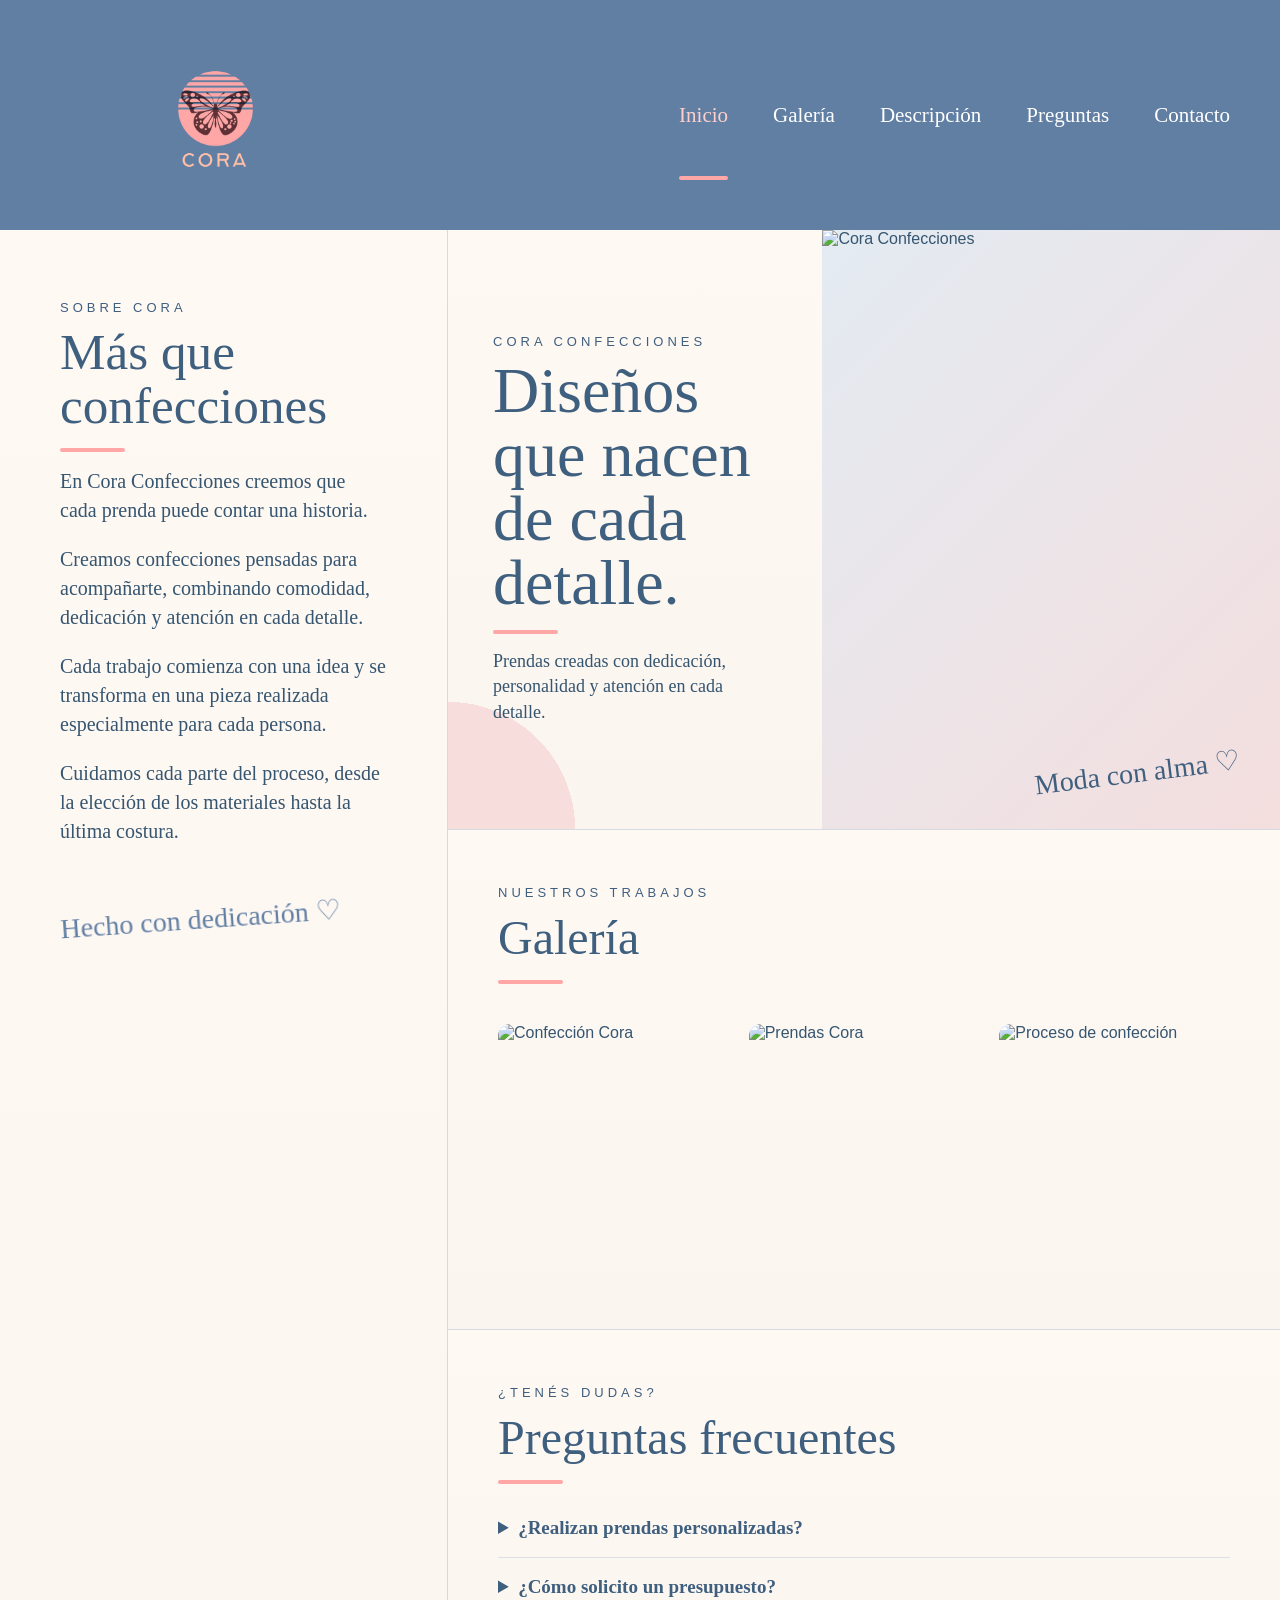
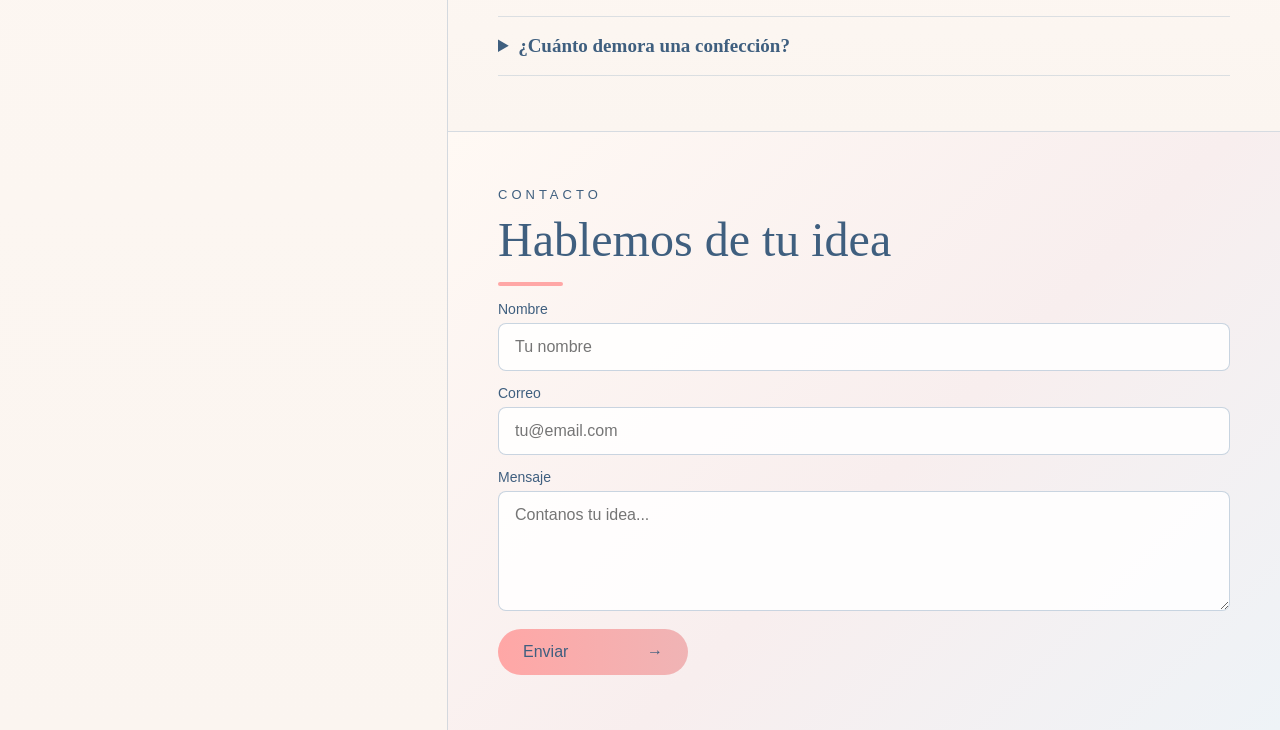
==== wwwroot/index.html @ aadc8f46 "Primera version pagina peluqueria" ====
<!DOCTYPE html>
<html lang="en">
<head>

    <meta charset="UTF-8">
    <meta name="viewport" content="width=device-width, initial-scale=1.0">
    <title>Cora Confecciones | Confecciones de ropa en Uruguay</title>
    <meta
        name="description"
        content="Cora Confecciones. Confección de prendas y trabajos textiles personalizados en Uruguay. Conocé nuestros trabajos y consultanos por tu confección."
    >
    <meta name="robots" content="index, follow">
    <link rel="canonical" href="https://www.TUDOMINIO.uy/">
    <link rel="stylesheet" href="./css/style.css">

</head>
 <body>
<div class="pagina">

<header class="barra-superior">
    <div class="logo-superior">
        <img src="img/logocora.jpeg" alt="Cora Confecciones">
    </div>

    <nav>
        <a href="#inicio" class="activo">Inicio</a>
        <a href="#galeria">Galería</a>
        <a href="#descripcion">Descripción</a>
        <a href="#preguntas">Preguntas</a>
        <a href="#contacto">Contacto</a>
    </nav>
</header>

<div class="estructura">

    <aside class="descripcion-lateral" id="descripcion">
        <p class="mini-titulo">SOBRE CORA</p>

        <h2>Más que confecciones</h2>

        <div class="linea"></div>

        <p>
            En Cora Confecciones creemos que cada prenda puede contar una historia.
        </p>

        <p>
            Creamos confecciones pensadas para acompañarte, combinando comodidad,
            dedicación y atención en cada detalle.
        </p>

        <p>
            Cada trabajo comienza con una idea y se transforma en una pieza realizada
            especialmente para cada persona.
        </p>

        <p>
            Cuidamos cada parte del proceso, desde la elección de los materiales hasta
            la última costura.
        </p>

        <div class="descripcion-frase">
            Hecho con dedicación ♡
        </div>
    </aside>

    <main class="contenido">

        <section class="hero" id="inicio">

            <div class="hero-texto">
                <p class="mini-titulo">CORA CONFECCIONES</p>

                <h1>
                    Diseños que nacen
                    <span>de cada detalle.</span>
                </h1>

                <div class="linea"></div>

                <p class="hero-descripcion">
                    Prendas creadas con dedicación, personalidad y atención
                    en cada detalle.
                </p>
            </div>

            <div class="hero-imagen">
                <img src="img/portada.jpg" alt="Cora Confecciones">

                <p class="frase">
                    Moda con alma ♡
                </p>
            </div>

        </section>

        <section class="galeria" id="galeria">

            <div class="galeria-titulo">
                <div>
                    <p class="mini-titulo">NUESTROS TRABAJOS</p>
                    <h2>Galería</h2>
                    <div class="linea"></div>
                </div>
            </div>

            <div class="imagenes-galeria">
                <img src="img/galeria-1.jpg" alt="Confección Cora">
                <img src="img/galeria-2.jpg" alt="Prendas Cora">
                <img src="img/galeria-3.jpg" alt="Proceso de confección">
            </div>

        </section>

        <section class="preguntas" id="preguntas">

            <p class="mini-titulo">¿TENÉS DUDAS?</p>

            <h2>Preguntas frecuentes</h2>

            <div class="linea"></div>

            <details>
                <summary>¿Realizan prendas personalizadas?</summary>
                <p>
                    Sí, trabajamos en confecciones adaptadas a las necesidades
                    de cada cliente.
                </p>
            </details>

            <details>
                <summary>¿Cómo solicito un presupuesto?</summary>
                <p>
                    Podés comunicarte con nosotros y contarnos qué tipo de
                    confección necesitás.
                </p>
            </details>

            <details>
                <summary>¿Cuánto demora una confección?</summary>
                <p>
                    Depende del tipo de prenda y del trabajo requerido.
                </p>
            </details>

        </section>

        <section class="contacto" id="contacto">

            <div class="contacto-formulario">

                <p class="mini-titulo">CONTACTO</p>

                <h2>Hablemos de tu idea</h2>

                <div class="linea"></div>

                <form>

                    <div class="campo">
                        <label for="nombre">Nombre</label>
                        <input type="text" id="nombre" placeholder="Tu nombre" required>
                    </div>

                    <div class="campo">
                        <label for="correo">Correo</label>
                        <input type="email" id="correo" placeholder="tu@email.com" required>
                    </div>

                    <div class="campo">
                        <label for="mensaje">Mensaje</label>
                        <textarea id="mensaje" placeholder="Contanos tu idea..." required></textarea>
                    </div>

                    <button type="submit">
                        Enviar <span>→</span>
                    </button>

                </form>

            </div>

        </section>

    </main>

</div>

</div>
</body>

    <script src="./js/script.js"></script>
    <script src="./js/estetica.js"></script>
</body>
</html>
---- wwwroot/css/style.css ----
*{
    margin:0;
    padding:0;
    box-sizing:border-box;
}

html{
    scroll-behavior:smooth;
}

:root{
    --azul:#617FA3;
    --azul-medio:#617FA3;
    --azul-claro:#8FA9C2;
    --azul-oscuro:#3F5F7F;
    --rosa:#FFA7A6;
    --rosa-claro:#F8DDDD;
    --crema:#FFF9F4;
    --crema-suave:#FBF5F0;
    --blanco:#FFFFFF;
    --texto:#355570;
}

body{
    width:100%;
    min-height:100vh;
    background:var(--crema);
    color:var(--texto);
    font-family:Arial,Helvetica,sans-serif;
}

.pagina{
    width:100%;
    min-height:100vh;
    overflow:hidden;
}

/* =========================
   BARRA SUPERIOR
========================= */

.barra-superior{
    width:100%;
    height:230px;
    display:flex;
    align-items:center;
    justify-content:space-between;
    padding:0 50px;
    background:#617FA3;
    border-bottom:none;
    overflow:hidden;
}

.logo-superior{
    width:330px;
    height:230px;
    display:flex;
    align-items:center;
    justify-content:center;
    flex-shrink:0;
    overflow:hidden;
}

.logo-superior img{
    width:auto;
    height:205px;
    max-width:100%;
    max-height:205px;
    object-fit:contain;
    display:block;
    transform:none;
}

/* =========================
   NAVEGACIÓN
========================= */

.barra-superior nav{
    flex:1;
    height:100%;
    display:flex;
    align-items:center;
    justify-content:flex-end;
    gap:45px;
}

.barra-superior nav a{
    position:relative;
    height:100%;
    display:flex;
    align-items:center;
    color:var(--blanco);
    text-decoration:none;
    font-family:Georgia,"Times New Roman",serif;
    font-size:21px;
    white-space:nowrap;
    transition:.3s;
}

.barra-superior nav a:hover,
.barra-superior nav a.activo{
    color:#FFD0CB;
}

.barra-superior nav a.activo::after{
    content:"";
    position:absolute;
    left:0;
    right:0;
    bottom:50px;
    height:4px;
    background:var(--rosa);
    border-radius:10px;
}

/* =========================
   ESTRUCTURA
========================= */

.estructura{
    width:100%;
    display:grid;
    grid-template-columns:35% 65%;
    min-height:calc(100vh - 230px);
}

/* =========================
   DESCRIPCIÓN IZQUIERDA
========================= */

.descripcion-lateral{
    padding:70px 60px;
    background:linear-gradient(
        180deg,
        var(--crema) 0%,
        var(--crema-suave) 100%
    );
    border-right:1px solid rgba(120,150,179,.30);
    min-height:calc(100vh - 230px);
}

.descripcion-lateral h2{
    font-family:Georgia,"Times New Roman",serif;
    font-size:clamp(44px,4vw,68px);
    font-weight:400;
    line-height:1.05;
    color:var(--azul-oscuro);
    max-width:470px;
}

.descripcion-lateral>p:not(.mini-titulo){
    font-family:Georgia,"Times New Roman",serif;
    font-size:20px;
    line-height:1.45;
    margin-bottom:20px;
    max-width:520px;
}

.descripcion-frase{
    margin-top:55px;
    font-family:cursive;
    font-size:28px;
    color:var(--azul);
    transform:rotate(-4deg);
}

/* =========================
   CONTENIDO
========================= */

.contenido{
    min-width:0;
}

/* =========================
   PORTADA
========================= */

.hero{
    min-height:600px;
    display:grid;
    grid-template-columns:45% 55%;
    border-bottom:1px solid rgba(120,150,179,.30);
}

.hero-texto{
    padding:60px 45px;
    display:flex;
    flex-direction:column;
    justify-content:center;
    background:
        radial-gradient(
            circle at left bottom,
            var(--rosa-claro) 0 18%,
            transparent 18%
        ),
        linear-gradient(
            180deg,
            var(--crema) 0%,
            var(--crema-suave) 100%
        );
}

.mini-titulo{
    font-size:13px;
    letter-spacing:4px;
    margin-bottom:10px;
    color:var(--azul-oscuro);
}

.hero h1{
    font-family:Georgia,"Times New Roman",serif;
    font-size:clamp(45px,5vw,78px);
    font-weight:400;
    line-height:1;
    color:var(--azul-oscuro);
}

.hero h1 span{
    display:block;
}

.linea{
    width:65px;
    height:4px;
    background:var(--rosa);
    margin:15px 0;
    border-radius:10px;
}

.hero-descripcion{
    max-width:450px;
    font-family:Georgia,"Times New Roman",serif;
    font-size:18px;
    line-height:1.4;
}

/* =========================
   IMAGEN PORTADA
========================= */

.hero-imagen{
    position:relative;
    overflow:hidden;
    background:linear-gradient(
        135deg,
        #E3EBF2,
        #F4DEDE
    );
}

.hero-imagen img{
    width:100%;
    height:100%;
    object-fit:cover;
    display:block;
}

.frase{
    position:absolute;
    right:40px;
    bottom:40px;
    font-family:cursive;
    font-size:28px;
    color:var(--azul-oscuro);
    transform:rotate(-7deg);
}

/* =========================
   GALERÍA
========================= */

.galeria{
    padding:55px 50px;
    border-bottom:1px solid rgba(120,150,179,.30);
    background:linear-gradient(
        180deg,
        var(--crema) 0%,
        var(--crema-suave) 100%
    );
}

.galeria-titulo{
    display:flex;
    align-items:flex-start;
    justify-content:space-between;
}

.galeria h2{
    font-family:Georgia,"Times New Roman",serif;
    font-size:48px;
    font-weight:400;
    color:var(--azul-oscuro);
}

.imagenes-galeria{
    display:grid;
    grid-template-columns:repeat(3,1fr);
    gap:20px;
    margin-top:25px;
}

.imagenes-galeria img{
    width:100%;
    height:250px;
    object-fit:cover;
    border-radius:12px;
    display:block;
    transition:.3s;
}

.imagenes-galeria img:hover{
    transform:translateY(-5px);
}

/* =========================
   PREGUNTAS
========================= */

.preguntas{
    padding:55px 50px;
    border-bottom:1px solid rgba(120,150,179,.30);
    background:linear-gradient(
        180deg,
        var(--crema) 0%,
        var(--crema-suave) 100%
    );
}

.preguntas h2{
    font-family:Georgia,"Times New Roman",serif;
    font-size:48px;
    font-weight:400;
    color:var(--azul-oscuro);
}

.preguntas details{
    padding:18px 0;
    border-bottom:1px solid rgba(120,150,179,.25);
}

.preguntas summary{
    cursor:pointer;
    font-family:Georgia,"Times New Roman",serif;
    font-size:19px;
    color:var(--azul-oscuro);
    font-weight:600;
}

.preguntas details p{
    margin-top:12px;
    font-family:Georgia,"Times New Roman",serif;
    font-size:16px;
    line-height:1.4;
    color:var(--texto);
}

/* =========================
   CONTACTO
========================= */

.contacto{
    padding:55px 50px;
    background:linear-gradient(
        135deg,
        #FFF9F4 0%,
        #F8EEEE 55%,
        #EEF3F7 100%
    );
}

.contacto h2{
    font-family:Georgia,"Times New Roman",serif;
    font-size:48px;
    font-weight:400;
    color:var(--azul-oscuro);
}

.contacto-formulario{
    max-width:800px;
}

.campo{
    margin-bottom:14px;
}

.campo label{
    display:block;
    margin-bottom:6px;
    color:var(--azul-oscuro);
    font-size:14px;
}

.campo input,
.campo textarea{
    width:100%;
    padding:14px 16px;
    border:1px solid rgba(120,150,179,.4);
    border-radius:8px;
    background:rgba(255,255,255,.85);
    font:inherit;
    color:var(--texto);
    outline:none;
    transition:.3s;
}

.campo input:focus,
.campo textarea:focus{
    border-color:var(--azul);
    box-shadow:0 0 0 3px rgba(120,150,179,.12);
}

.campo textarea{
    height:120px;
    resize:vertical;
}

.contacto button{
    width:190px;
    padding:14px 25px;
    border:none;
    border-radius:30px;
    background:linear-gradient(
        90deg,
        var(--rosa),
        #F0B4B5
    );
    color:var(--azul-oscuro);
    font-size:16px;
    display:flex;
    align-items:center;
    justify-content:space-between;
    cursor:pointer;
    transition:.3s;
}

.contacto button:hover{
    transform:translateY(-3px);
    box-shadow:0 8px 20px rgba(70,102,132,.15);
}

/* =========================
   RESPONSIVE 1200
========================= */

@media(max-width:1200px){

    .barra-superior{
        height:200px;
        padding:0 30px;
    }

    .logo-superior{
        width:350px;
        height:190px;
    }

    .logo-superior img{
        width:320px;
        max-width:none;
        max-height:none;
        transform:none;
    }

    .barra-superior nav{
        gap:28px;
    }

    .barra-superior nav a{
        font-size:18px;
    }

    .barra-superior nav a.activo::after{
        bottom:40px;
    }

    .estructura{
        min-height:calc(100vh - 200px);
    }

    .descripcion-lateral{
        padding:60px 40px;
        min-height:calc(100vh - 200px);
    }
}

/* =========================
   ANIMACIONES GENERALES
========================= */

@keyframes aparecer{
    from{
        opacity:0;
        transform:translateY(25px);
    }
    to{
        opacity:1;
        transform:translateY(0);
    }
}

@keyframes aparecerIzquierda{
    from{
        opacity:0;
        transform:translateX(-40px);
    }
    to{
        opacity:1;
        transform:translateX(0);
    }
}

@keyframes aparecerDerecha{
    from{
        opacity:0;
        transform:translateX(40px);
    }
    to{
        opacity:1;
        transform:translateX(0);
    }
}

@keyframes logoEntrada{
    from{
        opacity:0;
        transform:scale(.8);
    }
    to{
        opacity:1;
        transform:scale(1);
    }
}

@keyframes lineaAnimada{
    from{
        width:0;
        opacity:0;
    }
    to{
        width:65px;
        opacity:1;
    }
}

@keyframes flotar{
    0%,100%{
        transform:translateY(0);
    }
    50%{
        transform:translateY(-7px);
    }
}

/* =========================
   LOGO
========================= */

.logo-superior img{
    animation:logoEntrada .9s ease forwards;
    transition:transform .4s ease;
}

.logo-superior img:hover{
    transform:scale(1.05);
}

/* =========================
   MENÚ
========================= */

.barra-superior nav a{
    opacity:0;
    animation:aparecer .6s ease forwards;
}

.barra-superior nav a:nth-child(1){
    animation-delay:.15s;
}

.barra-superior nav a:nth-child(2){
    animation-delay:.25s;
}

.barra-superior nav a:nth-child(3){
    animation-delay:.35s;
}

.barra-superior nav a:nth-child(4){
    animation-delay:.45s;
}

.barra-superior nav a:nth-child(5){
    animation-delay:.55s;
}

.barra-superior nav a:hover{
    transform:translateY(-4px);
}

/* =========================
   DESCRIPCIÓN
========================= */

.descripcion-lateral{
    animation:aparecerIzquierda .9s ease forwards;
}

.descripcion-lateral h2{
    animation:aparecer .8s ease .2s both;
}

.descripcion-lateral p{
    animation:aparecer .8s ease .35s both;
}

.descripcion-frase{
    animation:flotar 3s ease-in-out infinite;
}

/* =========================
   PORTADA
========================= */

.hero-texto{
    animation:aparecer .9s ease forwards;
}

.hero h1{
    animation:aparecer .8s ease .2s both;
}

.hero-descripcion{
    animation:aparecer .8s ease .4s both;
}

.hero-imagen{
    animation:aparecerDerecha 1s ease forwards;
}

.hero-imagen img{
    transition:transform .8s ease;
}

.hero-imagen:hover img{
    transform:scale(1.04);
}

.frase{
    animation:flotar 3.5s ease-in-out infinite;
}

/* =========================
   LÍNEAS ROSAS
========================= */

.linea{
    animation:lineaAnimada .8s ease forwards;
}

/* =========================
   GALERÍA
========================= */

.imagenes-galeria img{
    transition:
        transform .4s ease,
        box-shadow .4s ease,
        filter .4s ease;
}

.imagenes-galeria img:hover{
    transform:translateY(-8px) scale(1.03);
    box-shadow:0 15px 30px rgba(63,95,127,.18);
    filter:brightness(1.04);
}

/* =========================
   PREGUNTAS
========================= */

.preguntas details{
    transition:
        transform .3s ease,
        background .3s ease,
        padding .3s ease;
}

.preguntas details:hover{
    transform:translateX(7px);
}

.preguntas summary{
    transition:color .3s ease;
}

.preguntas summary:hover{
    color:var(--rosa);
}

.preguntas details[open] p{
    animation:aparecer .4s ease;
}

/* =========================
   CAMPOS CONTACTO
========================= */

.campo input,
.campo textarea{
    transition:
        transform .3s ease,
        border-color .3s ease,
        box-shadow .3s ease;
}

.campo input:focus,
.campo textarea:focus{
    transform:translateY(-2px);
    border-color:var(--azul);
    box-shadow:0 8px 20px rgba(97,127,163,.12);
}

/* =========================
   BOTÓN
========================= */

.contacto button{
    transition:
        transform .3s ease,
        box-shadow .3s ease,
        background .3s ease;
}

.contacto button:hover{
    transform:translateY(-5px) scale(1.02);
    box-shadow:0 12px 25px rgba(63,95,127,.2);
}

.contacto button span{
    transition:transform .3s ease;
}

.contacto button:hover span{
    transform:translateX(6px);
}

/* =========================
   ANIMACIÓN AL HACER SCROLL
========================= */

.animar-scroll{
    opacity:0;
    transform:translateY(40px);
    transition:
        opacity .8s ease,
        transform .8s ease;
}

.animar-scroll.mostrar{
    opacity:1;
    transform:translateY(0);
}

/* =========================
   ACCESIBILIDAD
========================= */

@media(prefers-reduced-motion:reduce){
    *,
    *::before,
    *::after{
        animation:none !important;
        transition:none !important;
        scroll-behavior:auto !important;
    }
}

/* =========================
   RESPONSIVE 1000
========================= */

@media(max-width:1000px){

    .barra-superior{
        height:auto;
        min-height:auto;
        flex-direction:column;
        padding:10px 20px 15px;
    }

    .logo-superior{
        width:100%;
        height:150px;
        justify-content:center;
    }

    .logo-superior img{
        width:300px;
        height:auto;
        max-width:none;
        max-height:none;
        transform:none;
    }

    .barra-superior nav{
        width:100%;
        height:auto;
        justify-content:center;
        gap:30px;
        overflow-x:auto;
    }

    .barra-superior nav a{
        height:auto;
        padding:15px 0 20px;
    }

    .barra-superior nav a.activo::after{
        bottom:5px;
    }

    .estructura{
        grid-template-columns:1fr;
        min-height:auto;
    }

    .descripcion-lateral{
        min-height:auto;
        border-right:none;
        border-bottom:1px solid rgba(120,150,179,.30);
    }

    .hero{
        grid-template-columns:1fr;
    }

    .hero-imagen{
        min-height:450px;
    }
}

/* =========================
   RESPONSIVE CELULAR
========================= */

@media(max-width:700px){

    .barra-superior{
        padding:10px 15px;
    }

    .logo-superior{
        width:100%;
        height:125px;
        justify-content:center;
    }

    .logo-superior img{
        width:240px;
        height:auto;
        max-width:none;
        max-height:none;
    }

    .barra-superior nav{
        justify-content:flex-start;
        gap:25px;
        padding:0 5px;
    }

    .barra-superior nav a{
        font-size:17px;
        white-space:nowrap;
    }

    .descripcion-lateral{
        padding:40px 25px;
    }

    .descripcion-lateral h2{
        font-size:45px;
    }

    .hero-texto{
        padding:45px 25px;
    }

    .hero h1{
        font-size:45px;
    }

    .hero-imagen{
        min-height:350px;
    }

    .galeria,
    .preguntas,
    .contacto{
        padding:40px 22px;
    }

    .galeria h2,
    .preguntas h2,
    .contacto h2{
        font-size:38px;
    }

    .imagenes-galeria{
        grid-template-columns:1fr;
    }

    .imagenes-galeria img{
        height:280px;
    }
}
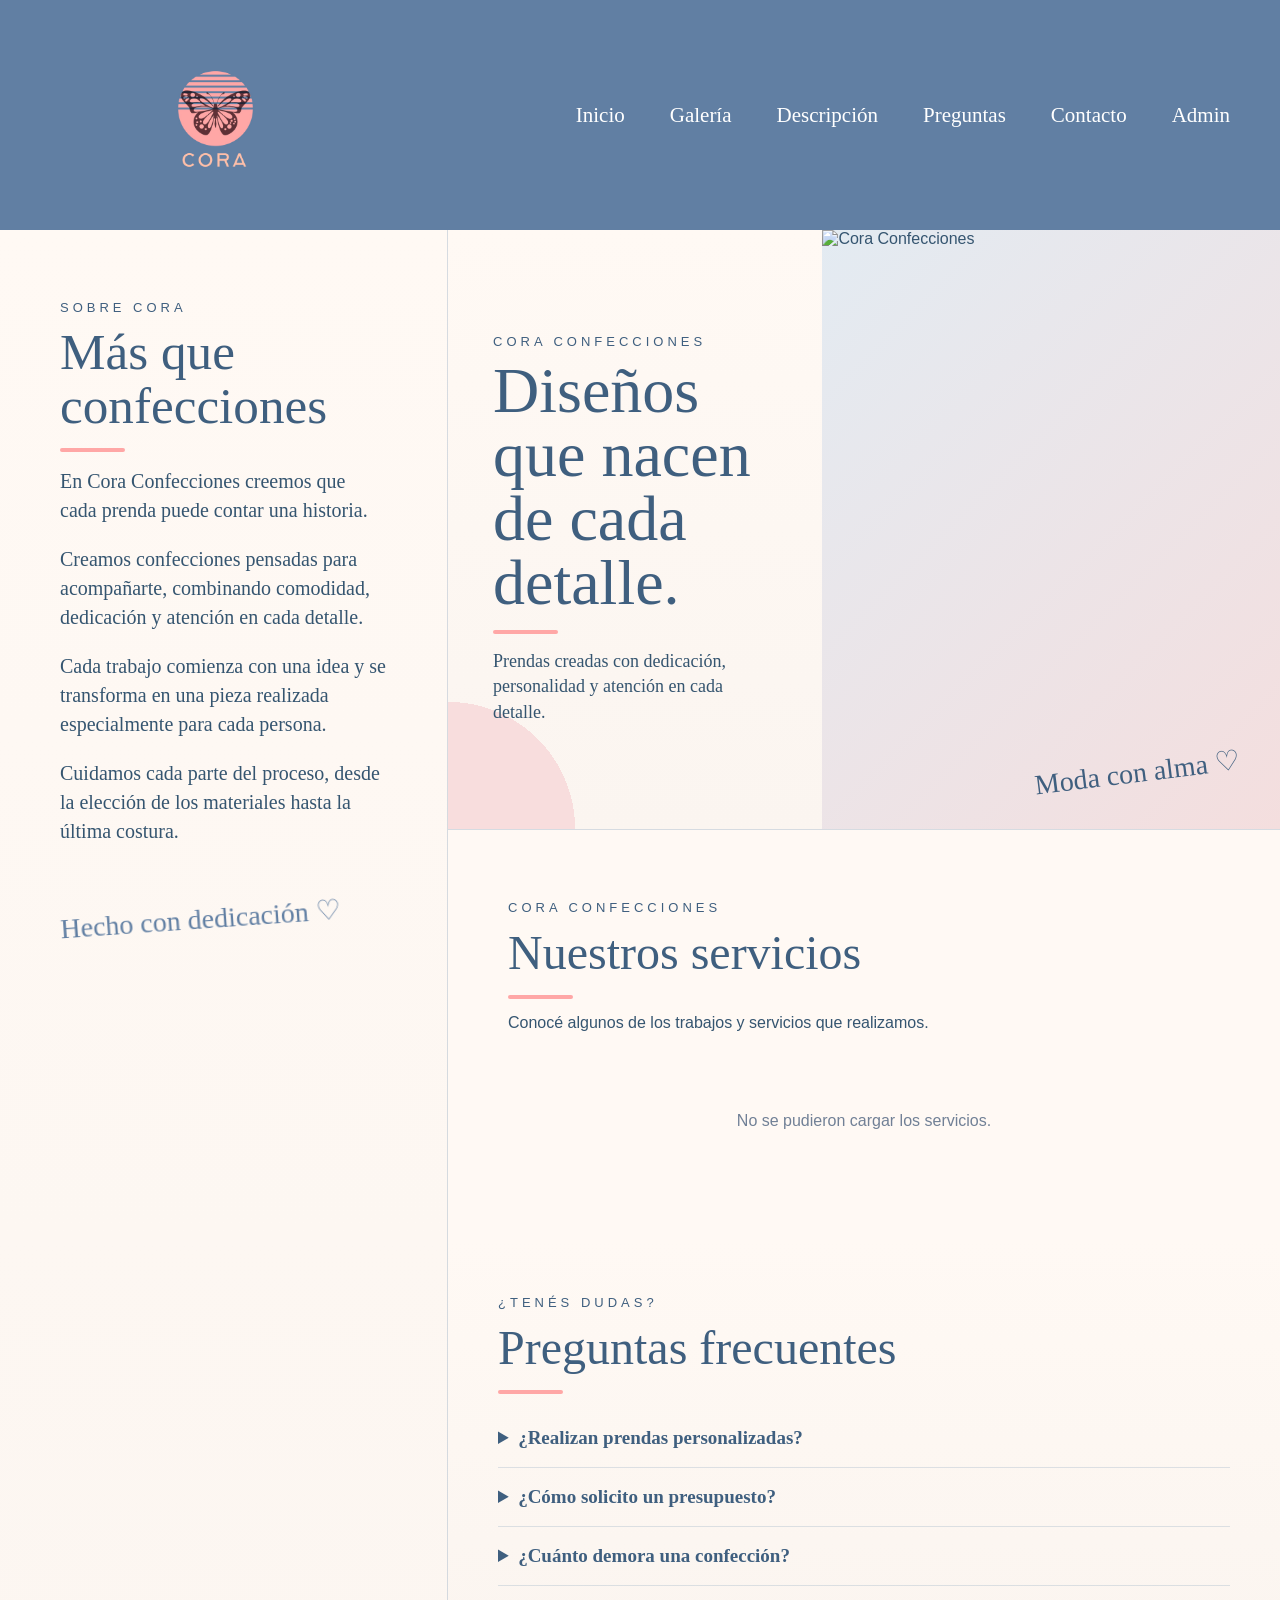
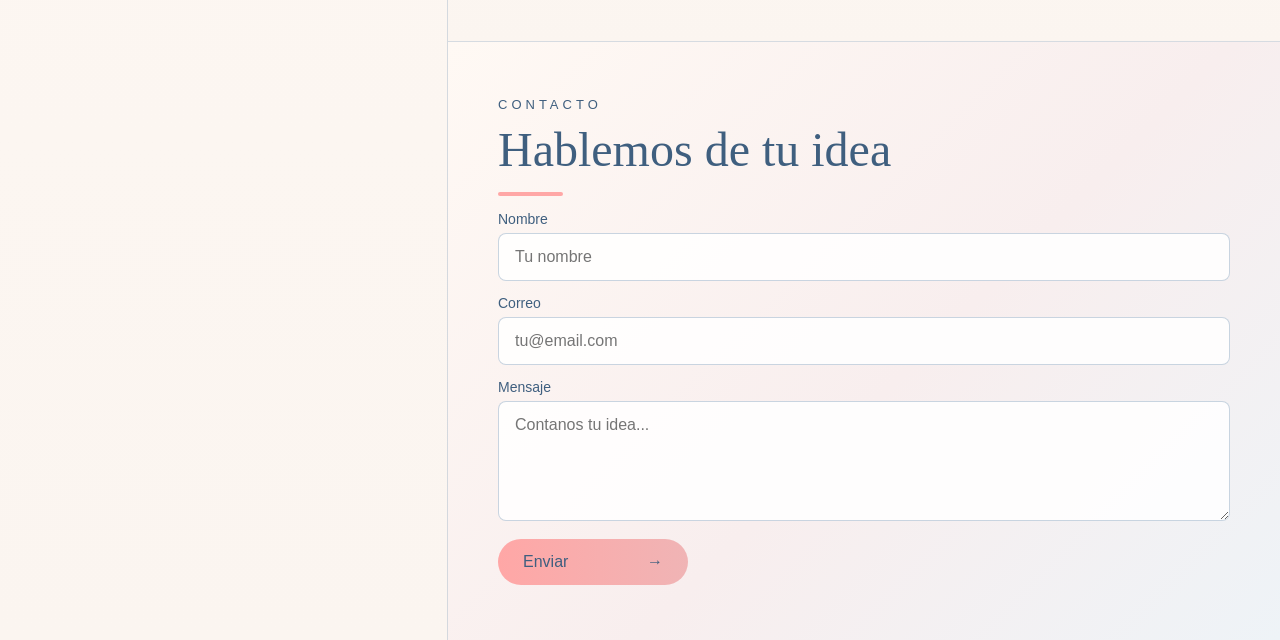
==== commit 59ac4ce6: "Primera version pagina peluqueria" ====
--- a/wwwroot/index.html
+++ b/wwwroot/index.html
@@ -22,13 +22,16 @@
         <img src="img/logocora.jpeg" alt="Cora Confecciones">
     </div>
 
-    <nav>
-        <a href="#inicio" class="activo">Inicio</a>
-        <a href="#galeria">Galería</a>
-        <a href="#descripcion">Descripción</a>
-        <a href="#preguntas">Preguntas</a>
-        <a href="#contacto">Contacto</a>
-    </nav>
+   <nav>
+    <a href="#inicio">Inicio</a>
+    <a href="#galeria">Galería</a>
+    <a href="#descripcion">Descripción</a>
+    <a href="#preguntas">Preguntas</a>
+    <a href="#contacto">Contacto</a>
+    <a href="/login.html" class="btn-admin">
+        Admin
+    </a>
+</nav>
 </header>
 
 <div class="estructura">
@@ -94,24 +97,25 @@
 
         </section>
 
-        <section class="galeria" id="galeria">
+     <section class="servicios" id="servicios">
 
-            <div class="galeria-titulo">
-                <div>
-                    <p class="mini-titulo">NUESTROS TRABAJOS</p>
-                    <h2>Galería</h2>
-                    <div class="linea"></div>
-                </div>
-            </div>
+    <div class="servicios-encabezado">
+        <p class="mini-titulo">CORA CONFECCIONES</p>
+        <h2>Nuestros servicios</h2>
+        <div class="linea"></div>
 
-            <div class="imagenes-galeria">
-                <img src="img/galeria-1.jpg" alt="Confección Cora">
-                <img src="img/galeria-2.jpg" alt="Prendas Cora">
-                <img src="img/galeria-3.jpg" alt="Proceso de confección">
-            </div>
+        <p>
+            Conocé algunos de los trabajos y servicios que realizamos.
+        </p>
+    </div>
 
-        </section>
+    <div id="lista-servicios" class="lista-servicios">
+        <p class="cargando-servicios">
+            Cargando servicios...
+        </p>
+    </div>
 
+</section>
         <section class="preguntas" id="preguntas">
 
             <p class="mini-titulo">¿TENÉS DUDAS?</p>
--- a/wwwroot/css/style.css
+++ b/wwwroot/css/style.css
@@ -745,6 +745,102 @@
     transform:translateX(6px);
 }
 
+.servicios{
+    padding:70px 60px;
+    background:var(--crema);
+}
+
+.servicios-encabezado{
+    margin-bottom:40px;
+}
+
+.servicios-encabezado h2{
+    font-family:Georgia,"Times New Roman",serif;
+    font-size:48px;
+    font-weight:400;
+    color:var(--azul-oscuro);
+}
+
+.lista-servicios{
+    display:grid;
+    grid-template-columns:repeat(3,1fr);
+    gap:25px;
+}
+
+.servicio-card{
+    overflow:hidden;
+    border-radius:18px;
+    background:white;
+    box-shadow:0 10px 30px rgba(63,95,127,.10);
+    transition:.3s ease;
+}
+
+.servicio-card:hover{
+    transform:translateY(-7px);
+    box-shadow:0 18px 40px rgba(63,95,127,.16);
+}
+
+.servicio-imagen{
+    width:100%;
+    height:240px;
+    object-fit:cover;
+    display:block;
+}
+
+.servicio-contenido{
+    padding:25px;
+}
+
+.servicio-contenido h3{
+    margin-bottom:12px;
+    font-family:Georgia,"Times New Roman",serif;
+    font-size:25px;
+    font-weight:400;
+    color:var(--azul-oscuro);
+}
+
+.servicio-contenido p{
+    margin-bottom:18px;
+    line-height:1.5;
+    color:var(--texto);
+}
+
+.servicio-precio{
+    display:inline-block;
+    color:var(--azul);
+    font-weight:bold;
+    font-size:18px;
+}
+
+.cargando-servicios,
+.sin-servicios,
+.error-servicios{
+    grid-column:1/-1;
+    padding:40px;
+    text-align:center;
+    color:#718096;
+}
+
+@media(max-width:1000px){
+    .lista-servicios{
+        grid-template-columns:repeat(2,1fr);
+    }
+}
+
+@media(max-width:650px){
+    .servicios{
+        padding:45px 22px;
+    }
+
+    .lista-servicios{
+        grid-template-columns:1fr;
+    }
+
+    .servicio-imagen{
+        height:260px;
+    }
+}
+
 /* =========================
    ANIMACIÓN AL HACER SCROLL
 ========================= */
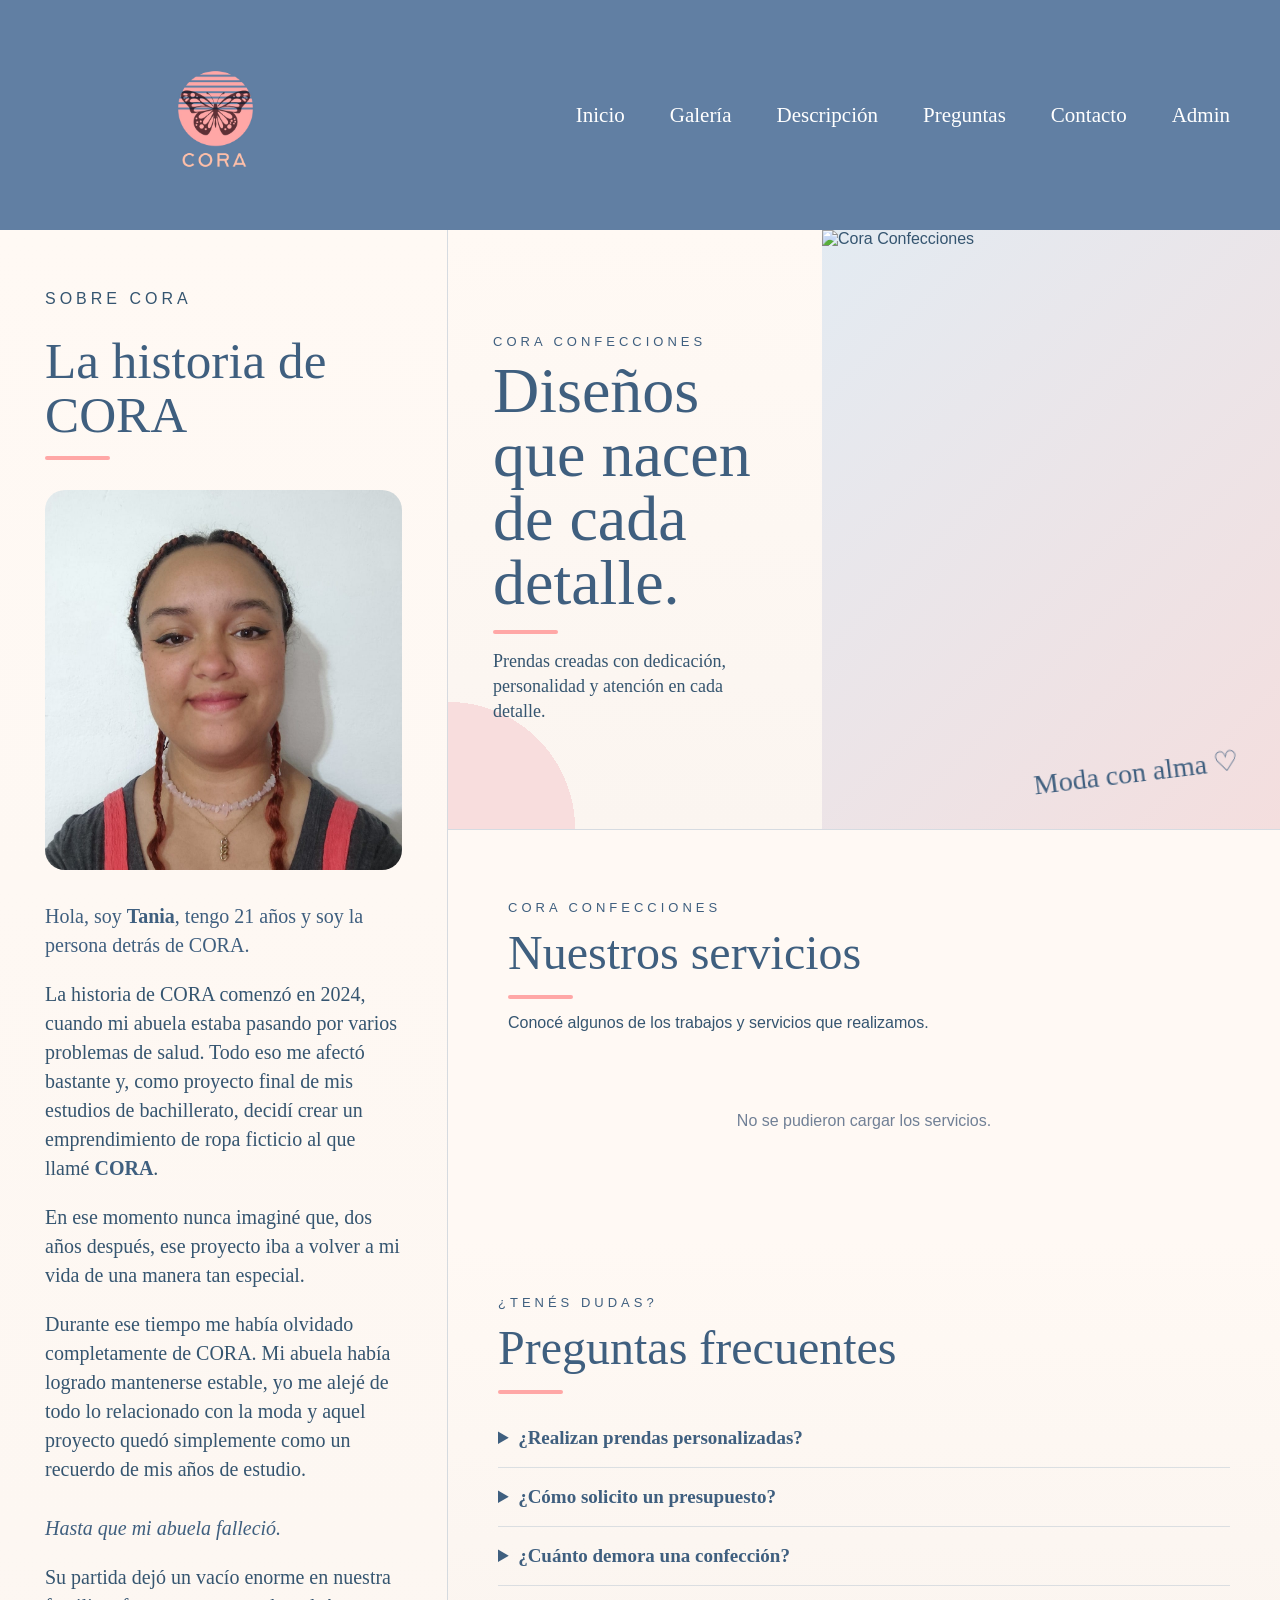
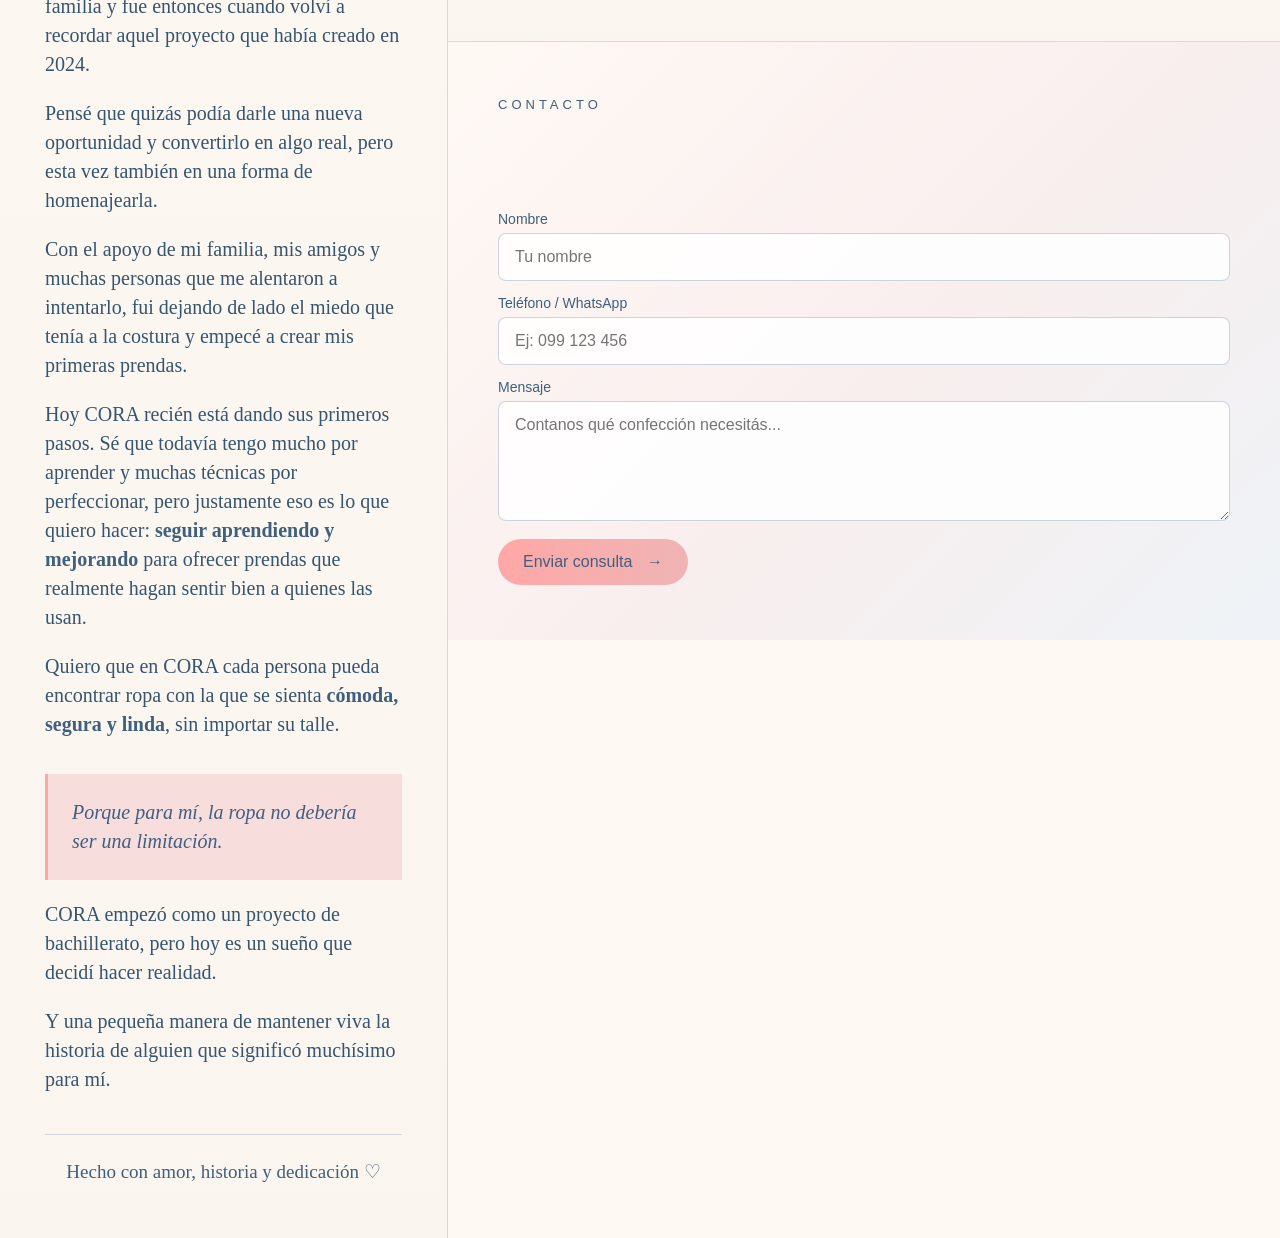
==== commit ada30128: "yo puedo" ====
--- a/wwwroot/index.html
+++ b/wwwroot/index.html
@@ -1,199 +1,571 @@
 <!DOCTYPE html>
-<html lang="en">
+<html lang="es">
+
 <head>
 
     <meta charset="UTF-8">
-    <meta name="viewport" content="width=device-width, initial-scale=1.0">
-    <title>Cora Confecciones | Confecciones de ropa en Uruguay</title>
+
+    <meta
+        name="viewport"
+        content="width=device-width, initial-scale=1.0"
+    >
+
+    <title>
+        Cora Confecciones | Confecciones de ropa en Uruguay
+    </title>
+
     <meta
         name="description"
         content="Cora Confecciones. Confección de prendas y trabajos textiles personalizados en Uruguay. Conocé nuestros trabajos y consultanos por tu confección."
     >
-    <meta name="robots" content="index, follow">
-    <link rel="canonical" href="https://www.TUDOMINIO.uy/">
-    <link rel="stylesheet" href="./css/style.css">
+
+    <meta
+        name="robots"
+        content="index, follow"
+    >
+
+    <link
+        rel="canonical"
+        href="https://www.TUDOMINIO.uy/"
+    >
+
+    <link
+        rel="stylesheet"
+        href="./css/style.css"
+    >
 
 </head>
- <body>
+
+
+<body>
+
+
 <div class="pagina">
 
-<header class="barra-superior">
-    <div class="logo-superior">
-        <img src="img/logocora.jpeg" alt="Cora Confecciones">
+
+    <!-- =========================================
+         HEADER
+    ========================================== -->
+
+    <header class="barra-superior">
+
+
+        <div class="logo-superior">
+
+            <img
+                src="img/logocora.jpeg"
+                alt="Cora Confecciones"
+            >
+
+        </div>
+
+
+        <nav>
+
+            <a href="#inicio">
+                Inicio
+            </a>
+
+            <a href="#galeria">
+                Galería
+            </a>
+
+            <a href="#descripcion">
+                Descripción
+            </a>
+
+            <a href="#preguntas">
+                Preguntas
+            </a>
+
+            <a href="#contacto">
+                Contacto
+            </a>
+
+            <a
+                href="/login.html"
+                class="btn-admin"
+            >
+                Admin
+            </a>
+
+        </nav>
+
+
+    </header>
+
+
+
+    <div class="estructura">
+
+
+        <!-- =========================================
+             DESCRIPCIÓN LATERAL
+        ========================================== -->
+<!-- =========================================
+     SOBRE CORA
+========================================== -->
+
+<aside class="descripcion-lateral sobre-cora" id="descripcion">
+
+    <p class="mini-titulo">
+        SOBRE CORA
+    </p>
+
+    <h2>
+        La historia de CORA
+    </h2>
+
+    <div class="linea"></div>
+
+
+    <!-- FOTO -->
+
+    <div class="sobre-cora-imagen">
+
+        <img
+            src="img/tania.jpeg"
+            alt="Tania, creadora de Cora Confecciones"
+        >
+
     </div>
 
-   <nav>
-    <a href="#inicio">Inicio</a>
-    <a href="#galeria">Galería</a>
-    <a href="#descripcion">Descripción</a>
-    <a href="#preguntas">Preguntas</a>
-    <a href="#contacto">Contacto</a>
-    <a href="/login.html" class="btn-admin">
-        Admin
-    </a>
-</nav>
-</header>
-
-<div class="estructura">
-
-    <aside class="descripcion-lateral" id="descripcion">
-        <p class="mini-titulo">SOBRE CORA</p>
-
-        <h2>Más que confecciones</h2>
-
-        <div class="linea"></div>
-
-        <p>
-            En Cora Confecciones creemos que cada prenda puede contar una historia.
-        </p>
-
-        <p>
-            Creamos confecciones pensadas para acompañarte, combinando comodidad,
-            dedicación y atención en cada detalle.
-        </p>
-
-        <p>
-            Cada trabajo comienza con una idea y se transforma en una pieza realizada
-            especialmente para cada persona.
-        </p>
-
-        <p>
-            Cuidamos cada parte del proceso, desde la elección de los materiales hasta
-            la última costura.
-        </p>
-
-        <div class="descripcion-frase">
-            Hecho con dedicación ♡
-        </div>
-    </aside>
-
-    <main class="contenido">
-
-        <section class="hero" id="inicio">
-
-            <div class="hero-texto">
-                <p class="mini-titulo">CORA CONFECCIONES</p>
-
-                <h1>
-                    Diseños que nacen
-                    <span>de cada detalle.</span>
-                </h1>
+
+    <!-- HISTORIA -->
+
+    <p class="presentacion-cora">
+        Hola, soy <strong>Tania</strong>, tengo 21 años
+        y soy la persona detrás de CORA.
+    </p>
+
+
+    <p>
+        La historia de CORA comenzó en 2024, cuando mi abuela
+        estaba pasando por varios problemas de salud.
+        Todo eso me afectó bastante y, como proyecto final de
+        mis estudios de bachillerato, decidí crear un
+        emprendimiento de ropa ficticio al que llamé
+        <strong>CORA</strong>.
+    </p>
+
+
+    <p>
+        En ese momento nunca imaginé que, dos años después,
+        ese proyecto iba a volver a mi vida de una manera
+        tan especial.
+    </p>
+
+
+    <p>
+        Durante ese tiempo me había olvidado completamente
+        de CORA. Mi abuela había logrado mantenerse estable,
+        yo me alejé de todo lo relacionado con la moda y
+        aquel proyecto quedó simplemente como un recuerdo
+        de mis años de estudio.
+    </p>
+
+
+    <p class="texto-destacado">
+        Hasta que mi abuela falleció.
+    </p>
+
+
+    <p>
+        Su partida dejó un vacío enorme en nuestra familia
+        y fue entonces cuando volví a recordar aquel proyecto
+        que había creado en 2024.
+    </p>
+
+
+    <p>
+        Pensé que quizás podía darle una nueva oportunidad
+        y convertirlo en algo real, pero esta vez también
+        en una forma de homenajearla.
+    </p>
+
+
+    <p>
+        Con el apoyo de mi familia, mis amigos y muchas
+        personas que me alentaron a intentarlo, fui dejando
+        de lado el miedo que tenía a la costura y empecé
+        a crear mis primeras prendas.
+    </p>
+
+
+    <p>
+        Hoy CORA recién está dando sus primeros pasos.
+        Sé que todavía tengo mucho por aprender y muchas
+        técnicas por perfeccionar, pero justamente eso
+        es lo que quiero hacer:
+        <strong>
+            seguir aprendiendo y mejorando
+        </strong>
+        para ofrecer prendas que realmente hagan sentir
+        bien a quienes las usan.
+    </p>
+
+
+    <p>
+        Quiero que en CORA cada persona pueda encontrar
+        ropa con la que se sienta
+        <strong>cómoda, segura y linda</strong>,
+        sin importar su talle.
+    </p>
+
+
+    <p class="frase-cora">
+        Porque para mí, la ropa no debería ser una limitación.
+    </p>
+
+
+    <p>
+        CORA empezó como un proyecto de bachillerato,
+        pero hoy es un sueño que decidí hacer realidad.
+    </p>
+
+
+    <p>
+        Y una pequeña manera de mantener viva la historia
+        de alguien que significó muchísimo para mí.
+    </p>
+
+
+    <div class="descripcion-frase">
+        Hecho con amor, historia y dedicación ♡
+    </div>
+
+</aside>
+
+
+        <!-- =========================================
+             CONTENIDO PRINCIPAL
+        ========================================== -->
+
+        <main class="contenido">
+
+
+            <!-- =====================================
+                 INICIO
+            ====================================== -->
+
+            <section
+                class="hero"
+                id="inicio"
+            >
+
+
+                <div class="hero-texto">
+
+
+                    <p class="mini-titulo">
+                        CORA CONFECCIONES
+                    </p>
+
+
+                    <h1>
+                        Diseños que nacen
+                        <span>
+                            de cada detalle.
+                        </span>
+                    </h1>
+
+
+                    <div class="linea"></div>
+
+
+                    <p class="hero-descripcion">
+                        Prendas creadas con dedicación,
+                        personalidad y atención
+                        en cada detalle.
+                    </p>
+
+
+                </div>
+
+
+
+                <div class="hero-imagen">
+
+
+                    <img
+                        src="img/portada.jpg"
+                        alt="Cora Confecciones"
+                    >
+
+
+                    <p class="frase">
+                        Moda con alma ♡
+                    </p>
+
+
+                </div>
+
+
+            </section>
+
+
+
+            <!-- =====================================
+                 SERVICIOS
+            ====================================== -->
+
+            <section
+                class="servicios"
+                id="servicios"
+            >
+
+
+                <div class="servicios-encabezado">
+
+
+                    <p class="mini-titulo">
+                        CORA CONFECCIONES
+                    </p>
+
+
+                    <h2>
+                        Nuestros servicios
+                    </h2>
+
+
+                    <div class="linea"></div>
+
+
+                    <p>
+                        Conocé algunos de los trabajos
+                        y servicios que realizamos.
+                    </p>
+
+
+                </div>
+
+
+
+                <!--
+                    Los servicios se cargan
+                    automáticamente desde SQLite
+                -->
+
+                <div
+                    id="lista-servicios"
+                    class="lista-servicios"
+                >
+
+                    <p class="cargando-servicios">
+                        Cargando servicios...
+                    </p>
+
+                </div>
+
+
+            </section>
+
+
+
+            <!-- =====================================
+                 PREGUNTAS
+            ====================================== -->
+
+            <section
+                class="preguntas"
+                id="preguntas"
+            >
+
+
+                <p class="mini-titulo">
+                    ¿TENÉS DUDAS?
+                </p>
+
+
+                <h2>
+                    Preguntas frecuentes
+                </h2>
+
 
                 <div class="linea"></div>
 
-                <p class="hero-descripcion">
-                    Prendas creadas con dedicación, personalidad y atención
-                    en cada detalle.
-                </p>
-            </div>
-
-            <div class="hero-imagen">
-                <img src="img/portada.jpg" alt="Cora Confecciones">
-
-                <p class="frase">
-                    Moda con alma ♡
-                </p>
-            </div>
-
-        </section>
-
-     <section class="servicios" id="servicios">
-
-    <div class="servicios-encabezado">
-        <p class="mini-titulo">CORA CONFECCIONES</p>
-        <h2>Nuestros servicios</h2>
-        <div class="linea"></div>
-
-        <p>
-            Conocé algunos de los trabajos y servicios que realizamos.
-        </p>
+
+
+                <details>
+
+                    <summary>
+                        ¿Realizan prendas personalizadas?
+                    </summary>
+
+                    <p>
+                        Sí, trabajamos en confecciones
+                        adaptadas a las necesidades
+                        de cada cliente.
+                    </p>
+
+                </details>
+
+
+
+                <details>
+
+                    <summary>
+                        ¿Cómo solicito un presupuesto?
+                    </summary>
+
+                    <p>
+                        Podés comunicarte con nosotros
+                        y contarnos qué tipo de
+                        confección necesitás.
+                    </p>
+
+                </details>
+
+
+
+                <details>
+
+                    <summary>
+                        ¿Cuánto demora una confección?
+                    </summary>
+
+                    <p>
+                        Depende del tipo de prenda
+                        y del trabajo requerido.
+                    </p>
+
+                </details>
+
+
+            </section>
+
+
+
+            <!-- =====================================
+                 CONTACTO
+            ====================================== -->
+
+            <section
+                class="contacto"
+                id="contacto"
+            >
+
+
+                <div class="contacto-formulario">
+
+
+                    <p class="mini-titulo">
+                        CONTACTO
+                    </p>
+
+
+                    <h2>
+                        Hablemos de tu idea
+                    </h2>
+
+
+                    <div class="linea"></div>
+
+
+
+                    <form id="form-contacto">
+
+
+                        <!-- NOMBRE -->
+
+                        <div class="campo">
+
+                            <label for="nombre">
+                                Nombre
+                            </label>
+
+                            <input
+                                type="text"
+                                id="nombre"
+                                placeholder="Tu nombre"
+                                autocomplete="name"
+                                required
+                            >
+
+                        </div>
+
+
+
+                        <!-- WHATSAPP -->
+
+                        <div class="campo">
+
+                            <label for="telefono">
+                                Teléfono / WhatsApp
+                            </label>
+
+                            <input
+                                type="tel"
+                                id="telefono"
+                                placeholder="Ej: 099 123 456"
+                                autocomplete="tel"
+                                inputmode="tel"
+                                required
+                            >
+
+                        </div>
+
+
+
+                        <!-- MENSAJE -->
+
+                        <div class="campo">
+
+                            <label for="consulta">
+                                Mensaje
+                            </label>
+
+                            <textarea
+                                id="consulta"
+                                placeholder="Contanos qué confección necesitás..."
+                                required
+                            ></textarea>
+
+                        </div>
+
+
+
+                        <!-- BOTÓN -->
+
+                        <button type="submit">
+
+                            Enviar consulta
+
+                            <span>
+                                →
+                            </span>
+
+                        </button>
+
+
+                    </form>
+
+
+                </div>
+
+
+            </section>
+
+
+        </main>
+
+
     </div>
 
-    <div id="lista-servicios" class="lista-servicios">
-        <p class="cargando-servicios">
-            Cargando servicios...
-        </p>
-    </div>
-
-</section>
-        <section class="preguntas" id="preguntas">
-
-            <p class="mini-titulo">¿TENÉS DUDAS?</p>
-
-            <h2>Preguntas frecuentes</h2>
-
-            <div class="linea"></div>
-
-            <details>
-                <summary>¿Realizan prendas personalizadas?</summary>
-                <p>
-                    Sí, trabajamos en confecciones adaptadas a las necesidades
-                    de cada cliente.
-                </p>
-            </details>
-
-            <details>
-                <summary>¿Cómo solicito un presupuesto?</summary>
-                <p>
-                    Podés comunicarte con nosotros y contarnos qué tipo de
-                    confección necesitás.
-                </p>
-            </details>
-
-            <details>
-                <summary>¿Cuánto demora una confección?</summary>
-                <p>
-                    Depende del tipo de prenda y del trabajo requerido.
-                </p>
-            </details>
-
-        </section>
-
-        <section class="contacto" id="contacto">
-
-            <div class="contacto-formulario">
-
-                <p class="mini-titulo">CONTACTO</p>
-
-                <h2>Hablemos de tu idea</h2>
-
-                <div class="linea"></div>
-
-                <form>
-
-                    <div class="campo">
-                        <label for="nombre">Nombre</label>
-                        <input type="text" id="nombre" placeholder="Tu nombre" required>
-                    </div>
-
-                    <div class="campo">
-                        <label for="correo">Correo</label>
-                        <input type="email" id="correo" placeholder="tu@email.com" required>
-                    </div>
-
-                    <div class="campo">
-                        <label for="mensaje">Mensaje</label>
-                        <textarea id="mensaje" placeholder="Contanos tu idea..." required></textarea>
-                    </div>
-
-                    <button type="submit">
-                        Enviar <span>→</span>
-                    </button>
-
-                </form>
-
-            </div>
-
-        </section>
-
-    </main>
 
 </div>
 
-</div>
+
+
+<!-- =========================================
+     JAVASCRIPT
+========================================== -->
+
+<script src="./js/script.js"></script>
+
+<script src="./js/estetica.js"></script>
+
+
 </body>
 
-    <script src="./js/script.js"></script>
-    <script src="./js/estetica.js"></script>
-</body>
 </html>
--- a/wwwroot/css/style.css
+++ b/wwwroot/css/style.css
@@ -841,21 +841,100 @@
     }
 }
 
-/* =========================
-   ANIMACIÓN AL HACER SCROLL
-========================= */
+/* =========================================
+   ANIMACIONES DE SCROLL
+========================================= */
 
 .animar-scroll{
     opacity:0;
-    transform:translateY(40px);
+    transform:translateY(45px);
+
     transition:
-        opacity .8s ease,
-        transform .8s ease;
-}
+        opacity .75s ease,
+        transform .75s cubic-bezier(.2,.7,.2,1);
+
+    will-change:opacity,transform;
+
+    /*
+       Evita que las animaciones viejas
+       interfieran con IntersectionObserver.
+    */
+    animation:none !important;
+}
+
+
+/* CUANDO ENTRA EN PANTALLA */
 
 .animar-scroll.mostrar{
     opacity:1;
     transform:translateY(0);
+}
+
+
+/* IZQUIERDA */
+
+.animar-scroll.desde-izquierda{
+    transform:translateX(-45px);
+}
+
+.animar-scroll.desde-izquierda.mostrar{
+    transform:translateX(0);
+}
+
+
+/* DERECHA */
+
+.animar-scroll.desde-derecha{
+    transform:translateX(45px);
+}
+
+.animar-scroll.desde-derecha.mostrar{
+    transform:translateX(0);
+}
+
+
+/* ESCALA */
+
+.animar-scroll.zoom{
+    transform:scale(.92);
+}
+
+.animar-scroll.zoom.mostrar{
+    transform:scale(1);
+}
+
+
+/* DIFERENTES DEMORAS */
+
+.delay-1{
+    transition-delay:.08s;
+}
+
+.delay-2{
+    transition-delay:.16s;
+}
+
+.delay-3{
+    transition-delay:.24s;
+}
+
+.delay-4{
+    transition-delay:.32s;
+}
+
+
+/* =========================================
+   ACCESIBILIDAD
+========================================= */
+
+@media(prefers-reduced-motion:reduce){
+
+    .animar-scroll{
+        opacity:1 !important;
+        transform:none !important;
+        transition:none !important;
+    }
+
 }
 
 /* =========================
@@ -1009,4 +1088,265 @@
     .imagenes-galeria img{
         height:280px;
     }
+}
+
+/* ========================================
+   ANIMACIONES SCROLL
+======================================== */
+
+.animar-scroll{
+    opacity:0;
+
+    transform:
+        translateY(45px);
+
+    transition:
+        opacity .8s ease,
+        transform .8s cubic-bezier(.2,.7,.2,1);
+
+    will-change:
+        opacity,
+        transform;
+}
+
+
+/* ELEMENTO VISIBLE */
+
+.animar-scroll.mostrar{
+    opacity:1;
+
+    transform:
+        translateY(0);
+}
+
+
+/* DESDE LA IZQUIERDA */
+
+.animar-scroll.desde-izquierda{
+    transform:
+        translateX(-55px);
+}
+
+.animar-scroll.desde-izquierda.mostrar{
+    transform:
+        translateX(0);
+}
+
+
+/* DESDE LA DERECHA */
+
+.animar-scroll.desde-derecha{
+    transform:
+        translateX(55px);
+}
+
+.animar-scroll.desde-derecha.mostrar{
+    transform:
+        translateX(0);
+}
+
+
+/* EFECTO ZOOM */
+
+.animar-scroll.zoom{
+    transform:
+        translateY(25px)
+        scale(.92);
+}
+
+.animar-scroll.zoom.mostrar{
+    transform:
+        translateY(0)
+        scale(1);
+}
+
+
+/* ACCESIBILIDAD */
+
+@media(prefers-reduced-motion:reduce){
+
+    .animar-scroll{
+        opacity:1 !important;
+
+        transform:none !important;
+
+        transition:none !important;
+    }
+
+}
+
+/* ========================================
+   SOBRE CORA
+======================================== */
+
+.sobre-cora{
+    padding:55px 45px;
+}
+
+.sobre-cora-imagen{
+    width:100%;
+    margin:30px 0 32px;
+    overflow:hidden;
+    border-radius:20px;
+}
+
+.sobre-cora-imagen img{
+    width:100%;
+    height:380px;
+    display:block;
+    object-fit:cover;
+    object-position:center;
+    transition:
+        transform .8s ease;
+}
+
+.sobre-cora-imagen:hover img{
+    transform:scale(1.03);
+}
+
+
+/* TEXTO */
+
+.sobre-cora > p{
+    margin-bottom:20px;
+
+    font-size:16px;
+    line-height:1.8;
+
+    color:var(--texto);
+}
+
+
+/* PRIMER TEXTO */
+
+.sobre-cora .presentacion-cora{
+    font-size:18px;
+    line-height:1.7;
+
+    color:var(--azul-oscuro);
+}
+
+
+/* TEXTO IMPORTANTE */
+
+.sobre-cora .texto-destacado{
+    margin:30px 0;
+
+    font-family:
+        Georgia,
+        "Times New Roman",
+        serif;
+
+    font-size:25px;
+    font-style:italic;
+
+    color:var(--azul-oscuro);
+}
+
+
+/* FRASE CENTRAL */
+
+.sobre-cora .frase-cora{
+    margin:35px 0;
+
+    padding:24px;
+
+    border-left:3px solid var(--rosa);
+
+    background:var(--rosa-claro);
+
+    font-family:
+        Georgia,
+        "Times New Roman",
+        serif;
+
+    font-size:22px;
+    font-style:italic;
+
+    line-height:1.5;
+
+    color:var(--azul-oscuro);
+}
+
+
+/* FRASE FINAL */
+
+.sobre-cora .descripcion-frase{
+    margin-top:40px;
+
+    padding-top:25px;
+
+    border-top:
+        1px solid rgba(97,127,163,.25);
+
+    font-family:
+        Georgia,
+        "Times New Roman",
+        serif;
+
+    font-size:19px;
+
+    text-align:center;
+
+    color:var(--azul-oscuro);
+}
+
+
+/* NEGRITAS */
+
+.sobre-cora strong{
+    color:var(--azul-oscuro);
+}
+
+
+/* ========================================
+   CELULAR
+======================================== */
+
+@media(max-width:800px){
+
+    .sobre-cora{
+        padding:40px 25px;
+    }
+
+    .sobre-cora-imagen img{
+        height:420px;
+    }
+
+}
+
+
+@media(max-width:500px){
+
+    .sobre-cora{
+        padding:35px 20px;
+    }
+
+    .sobre-cora-imagen{
+        margin:
+            25px 0;
+    }
+
+    .sobre-cora-imagen img{
+        height:350px;
+    }
+
+    .sobre-cora > p{
+        font-size:15px;
+        line-height:1.75;
+    }
+
+    .sobre-cora .presentacion-cora{
+        font-size:17px;
+    }
+
+    .sobre-cora .texto-destacado{
+        font-size:22px;
+    }
+
+    .sobre-cora .frase-cora{
+        padding:20px;
+        font-size:19px;
+    }
+
 }
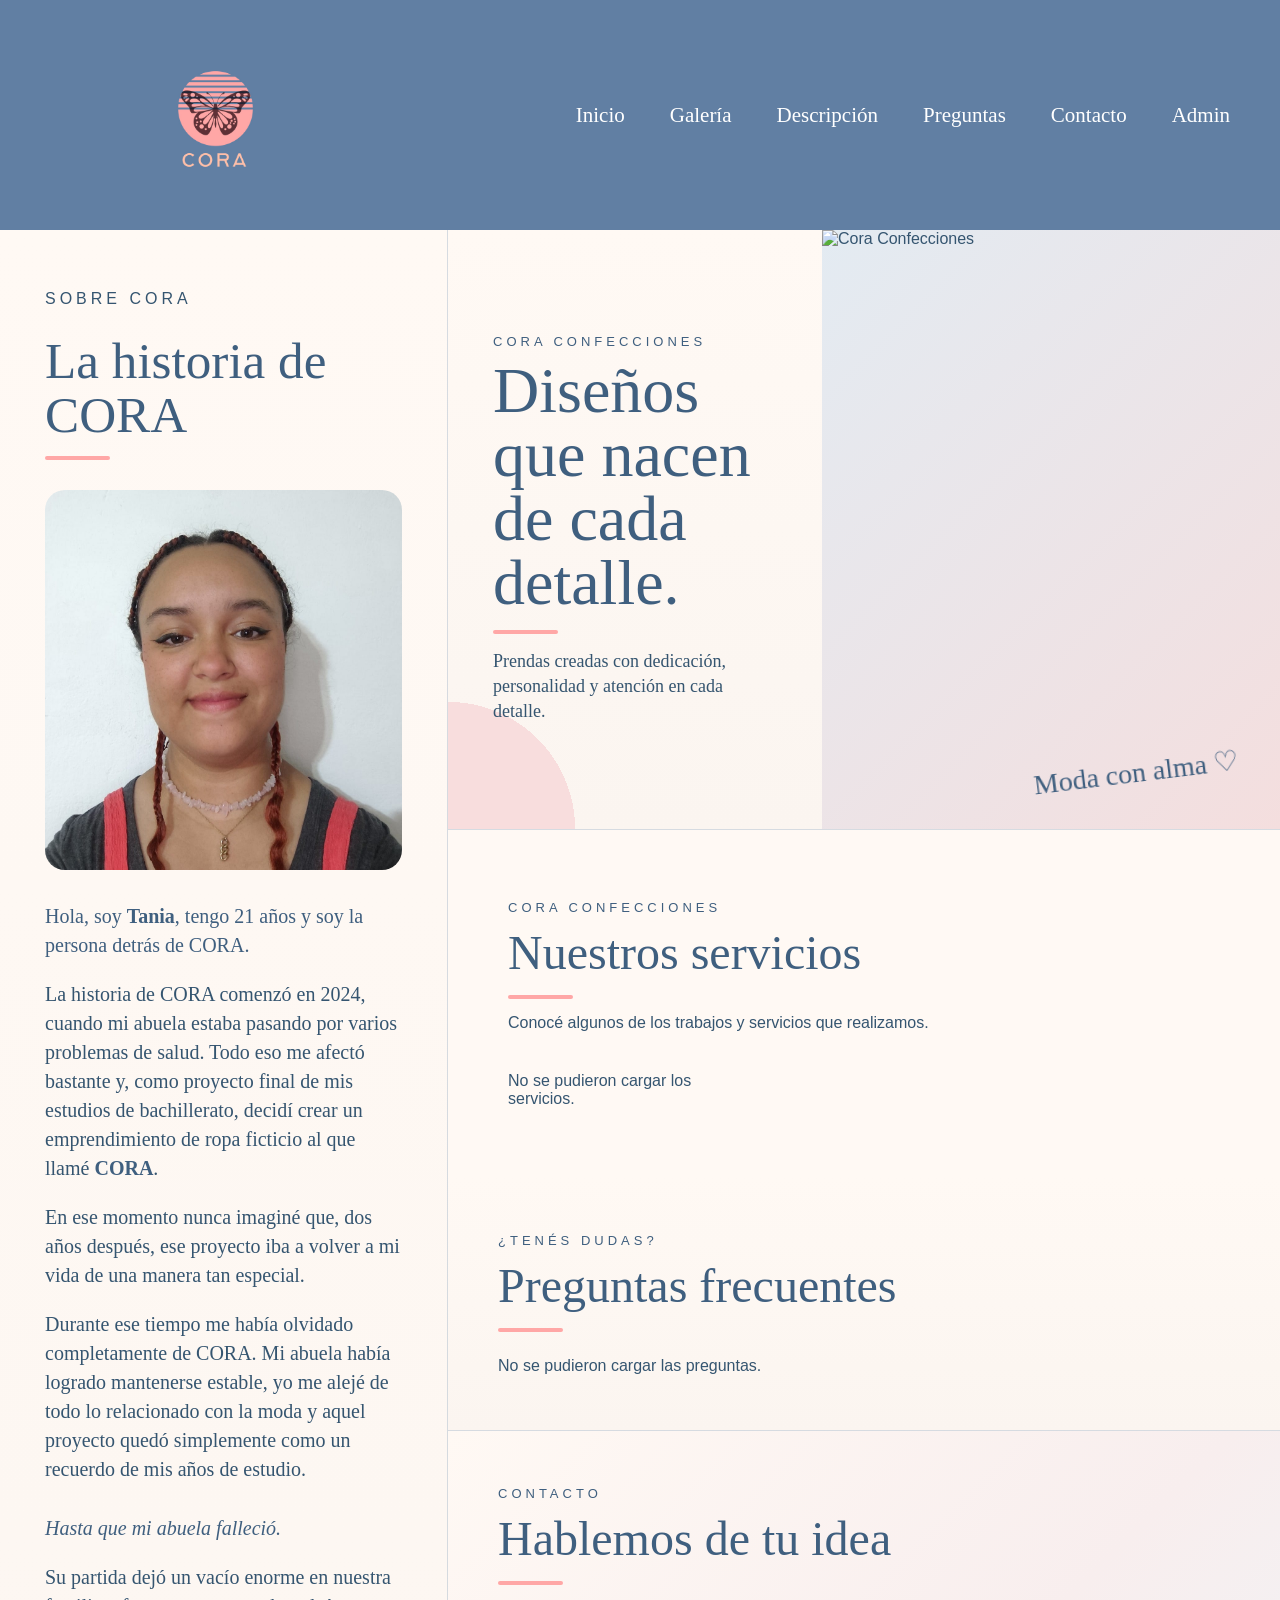
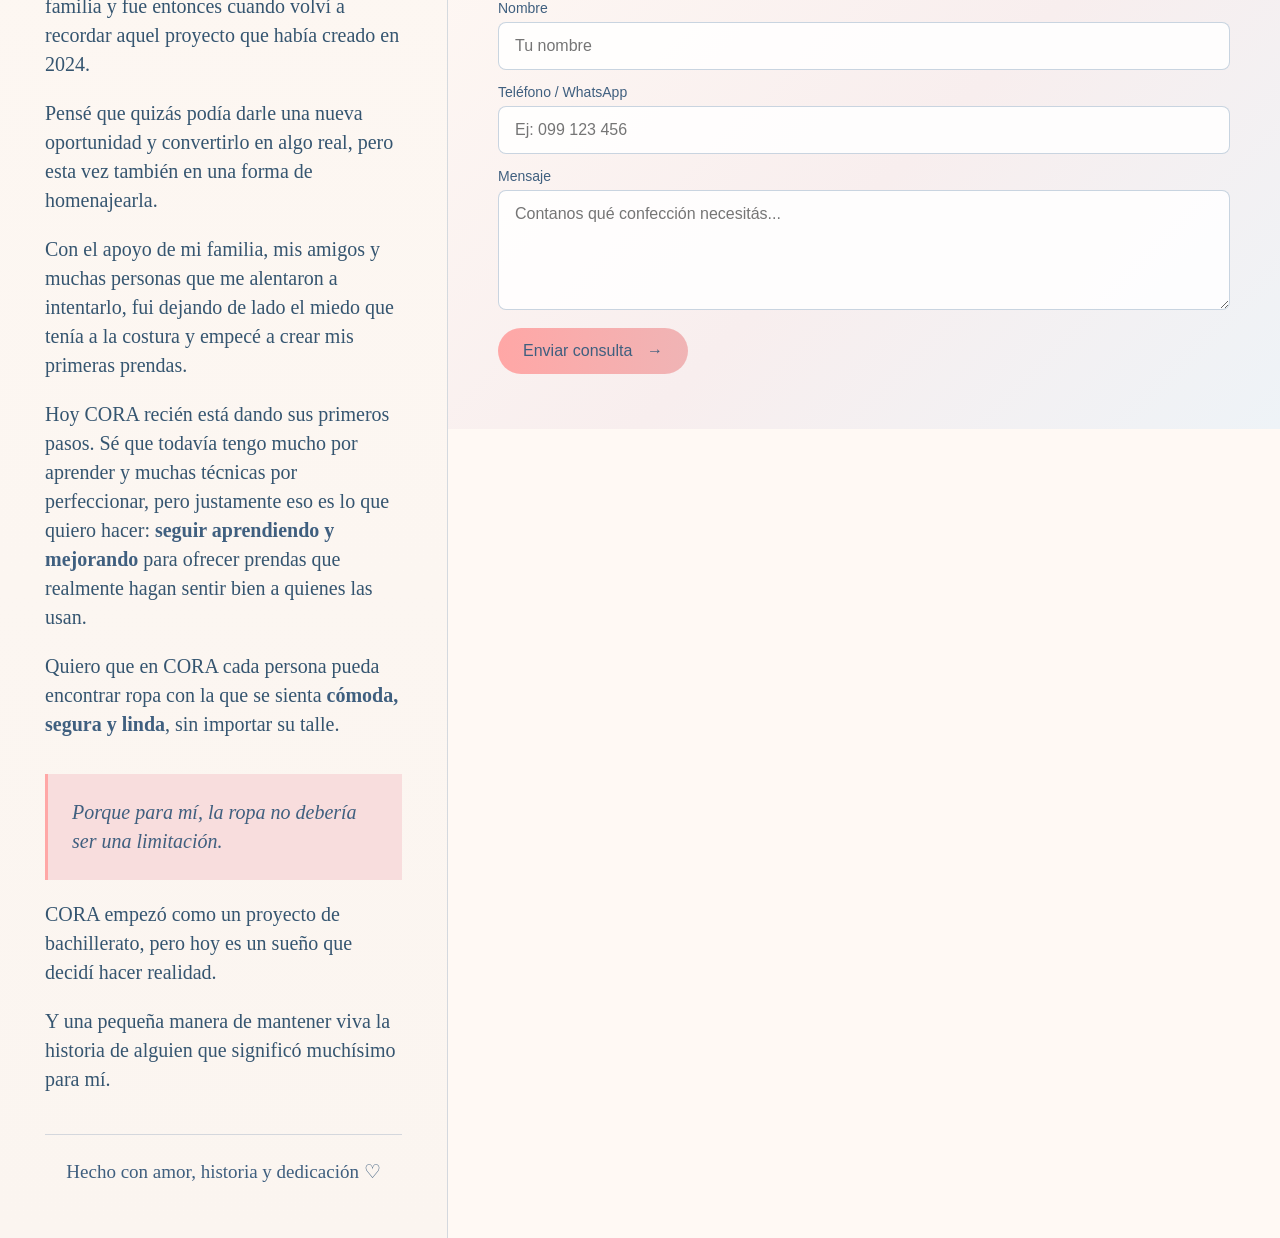
==== commit 08730620: "yo puedo" ====
--- a/wwwroot/index.html
+++ b/wwwroot/index.html
@@ -366,73 +366,30 @@
                  PREGUNTAS
             ====================================== -->
 
-            <section
-                class="preguntas"
-                id="preguntas"
-            >
-
-
-                <p class="mini-titulo">
-                    ¿TENÉS DUDAS?
-                </p>
-
-
-                <h2>
-                    Preguntas frecuentes
-                </h2>
-
-
-                <div class="linea"></div>
-
-
-
-                <details>
-
-                    <summary>
-                        ¿Realizan prendas personalizadas?
-                    </summary>
-
-                    <p>
-                        Sí, trabajamos en confecciones
-                        adaptadas a las necesidades
-                        de cada cliente.
-                    </p>
-
-                </details>
-
-
-
-                <details>
-
-                    <summary>
-                        ¿Cómo solicito un presupuesto?
-                    </summary>
-
-                    <p>
-                        Podés comunicarte con nosotros
-                        y contarnos qué tipo de
-                        confección necesitás.
-                    </p>
-
-                </details>
-
-
-
-                <details>
-
-                    <summary>
-                        ¿Cuánto demora una confección?
-                    </summary>
-
-                    <p>
-                        Depende del tipo de prenda
-                        y del trabajo requerido.
-                    </p>
-
-                </details>
-
-
-            </section>
+           <section
+    class="preguntas"
+    id="preguntas"
+>
+
+    <p class="mini-titulo">
+        ¿TENÉS DUDAS?
+    </p>
+
+    <h2>
+        Preguntas frecuentes
+    </h2>
+
+    <div class="linea"></div>
+
+    <div id="lista-preguntas">
+
+        <p>
+            Cargando preguntas...
+        </p>
+
+    </div>
+
+</section>
 
 
 
--- a/wwwroot/css/style.css
+++ b/wwwroot/css/style.css
@@ -1349,4 +1349,151 @@
         font-size:19px;
     }
 
+}
+
+/* ==========================================
+   GALERÍA
+========================================== */
+
+.galeria{
+    padding:70px 60px;
+    background:#fff;
+}
+
+.galeria-encabezado{
+    margin-bottom:35px;
+}
+
+.galeria-encabezado h2{
+    font-family:Georgia,"Times New Roman",serif;
+    font-size:48px;
+    font-weight:400;
+    color:var(--azul-oscuro);
+}
+
+.imagenes-galeria{
+    display:grid;
+    grid-template-columns:repeat(3,1fr);
+    gap:20px;
+}
+
+.galeria-item{
+    margin:0;
+    overflow:hidden;
+    border-radius:16px;
+    background:white;
+
+    box-shadow:
+        0 10px 30px
+        rgba(63,95,127,.12);
+
+    transition:
+        transform .4s ease,
+        box-shadow .4s ease;
+}
+
+.galeria-item:hover{
+    transform:translateY(-6px);
+
+    box-shadow:
+        0 18px 35px
+        rgba(63,95,127,.18);
+}
+
+.galeria-item img{
+    width:100%;
+    height:330px;
+    display:block;
+    object-fit:cover;
+
+    transition:
+        transform .5s ease;
+}
+
+.galeria-item:hover img{
+    transform:scale(1.05);
+}
+
+.galeria-item figcaption{
+    padding:15px 18px;
+
+    font-family:
+        Georgia,
+        "Times New Roman",
+        serif;
+
+    font-size:18px;
+
+    color:
+        var(--azul-oscuro);
+}
+
+
+/* ==========================================
+   PREGUNTAS
+========================================== */
+
+#lista-preguntas{
+    margin-top:25px;
+}
+
+#lista-preguntas details{
+    margin-bottom:12px;
+    padding:18px 20px;
+
+    border:
+        1px solid rgba(97,127,163,.20);
+
+    border-radius:12px;
+
+    background:white;
+}
+
+#lista-preguntas summary{
+    cursor:pointer;
+
+    font-weight:600;
+
+    color:
+        var(--azul-oscuro);
+}
+
+#lista-preguntas details p{
+    margin-top:15px;
+
+    line-height:1.7;
+
+    color:
+        var(--texto);
+}
+
+
+/* ==========================================
+   RESPONSIVE
+========================================== */
+
+@media(max-width:900px){
+
+    .imagenes-galeria{
+        grid-template-columns:
+            repeat(2,1fr);
+    }
+
+}
+
+
+@media(max-width:600px){
+
+    .galeria{
+        padding:50px 20px;
+    }
+
+    .imagenes-galeria{
+        grid-template-columns:1fr;
+    }
+
+    .galeria-item img{
+        height:350px;
+    }
+
 }
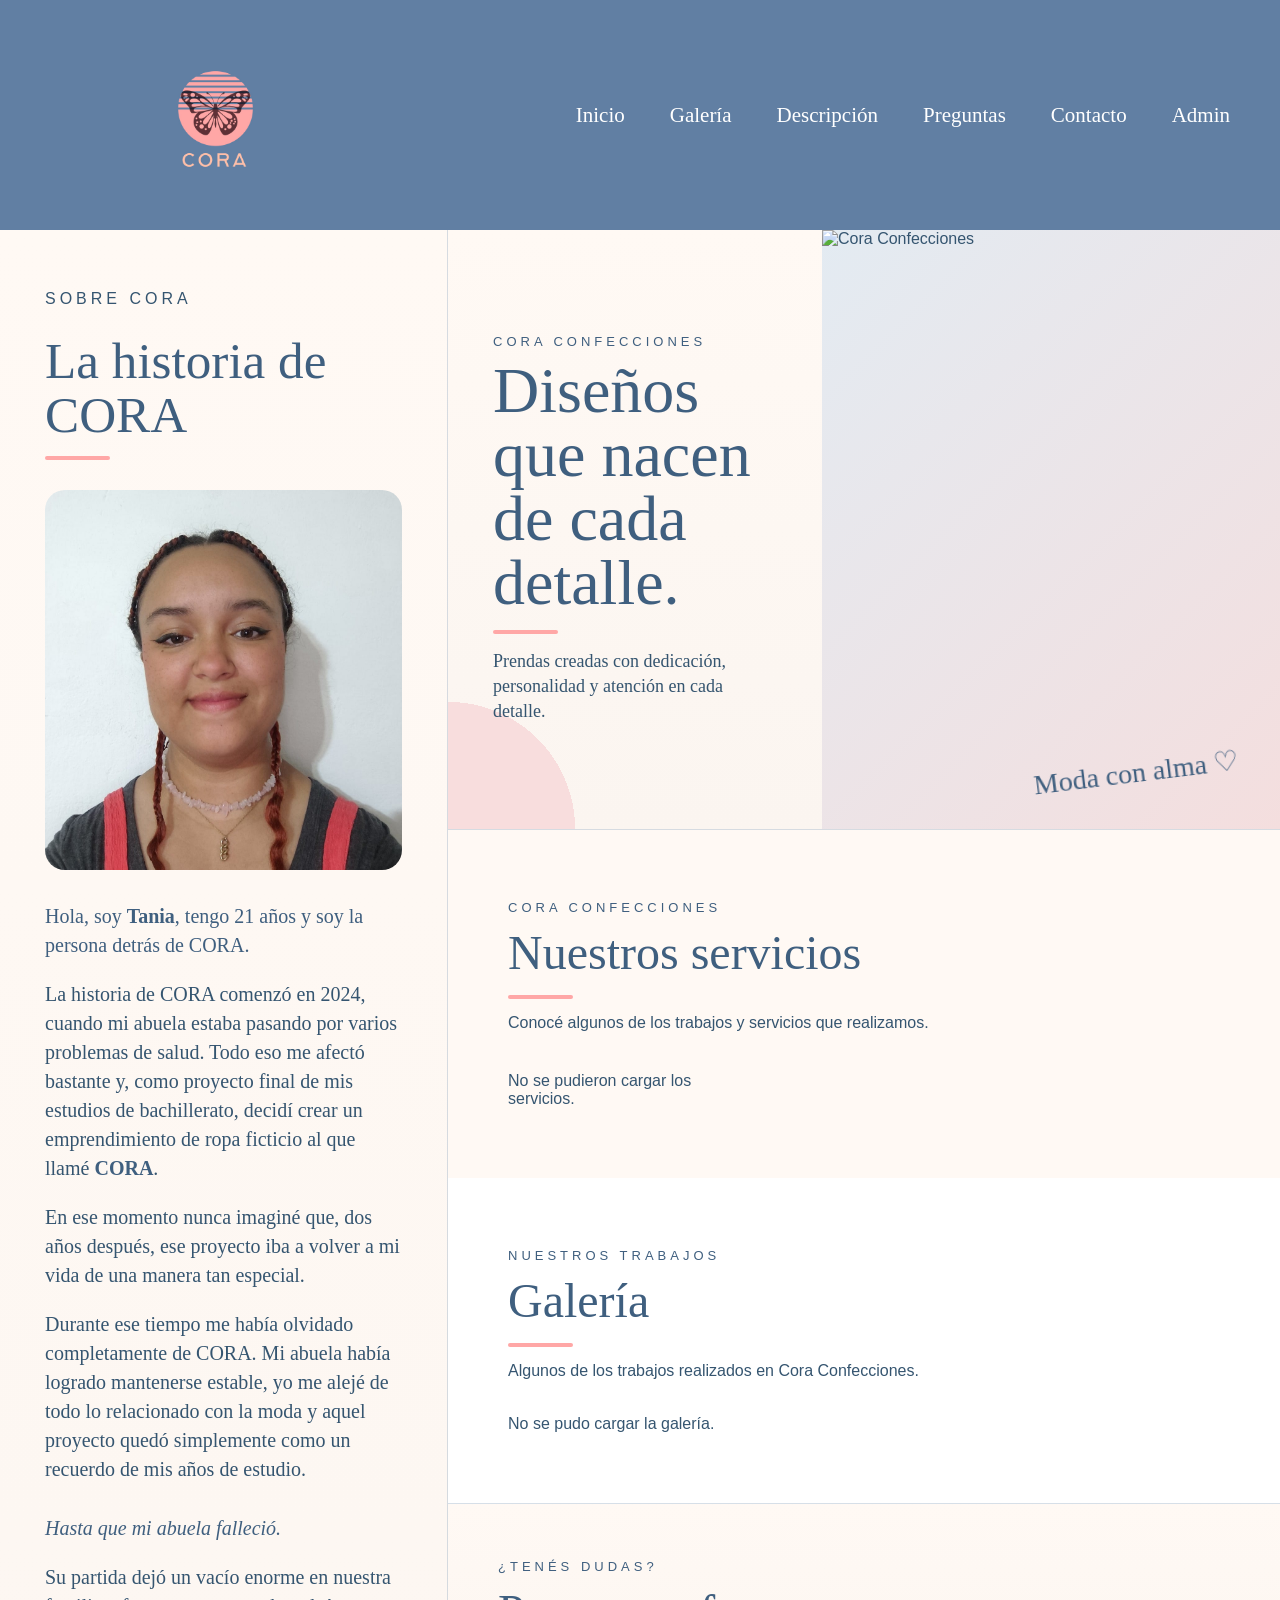
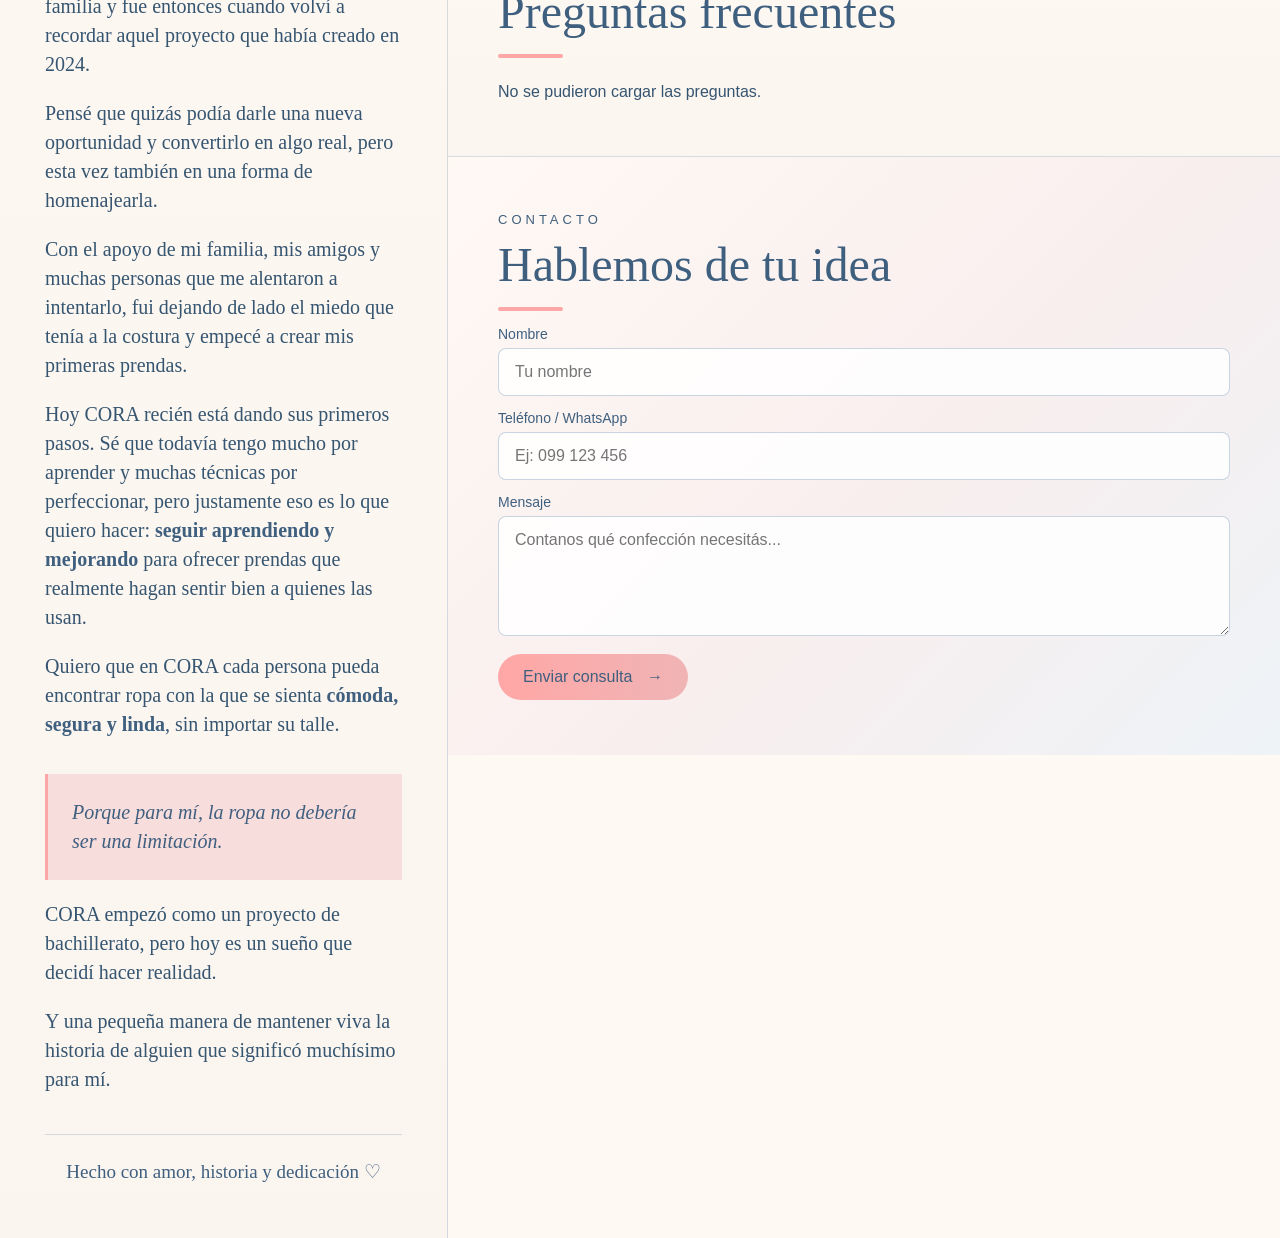
==== commit 380932b4: "Actualizar galeria y preguntas en pagina principal" ====
--- a/wwwroot/index.html
+++ b/wwwroot/index.html
@@ -360,7 +360,33 @@
 
             </section>
 
-
+<section class="galeria" id="galeria">
+
+    <div class="galeria-encabezado">
+
+        <p class="mini-titulo">
+            NUESTROS TRABAJOS
+        </p>
+
+        <h2>Galería</h2>
+
+        <div class="linea"></div>
+
+        <p>
+            Algunos de los trabajos realizados
+            en Cora Confecciones.
+        </p>
+
+    </div>
+
+    <div
+        id="lista-galeria"
+        class="imagenes-galeria"
+    >
+        <p>Cargando galería...</p>
+    </div>
+
+</section>
 
             <!-- =====================================
                  PREGUNTAS
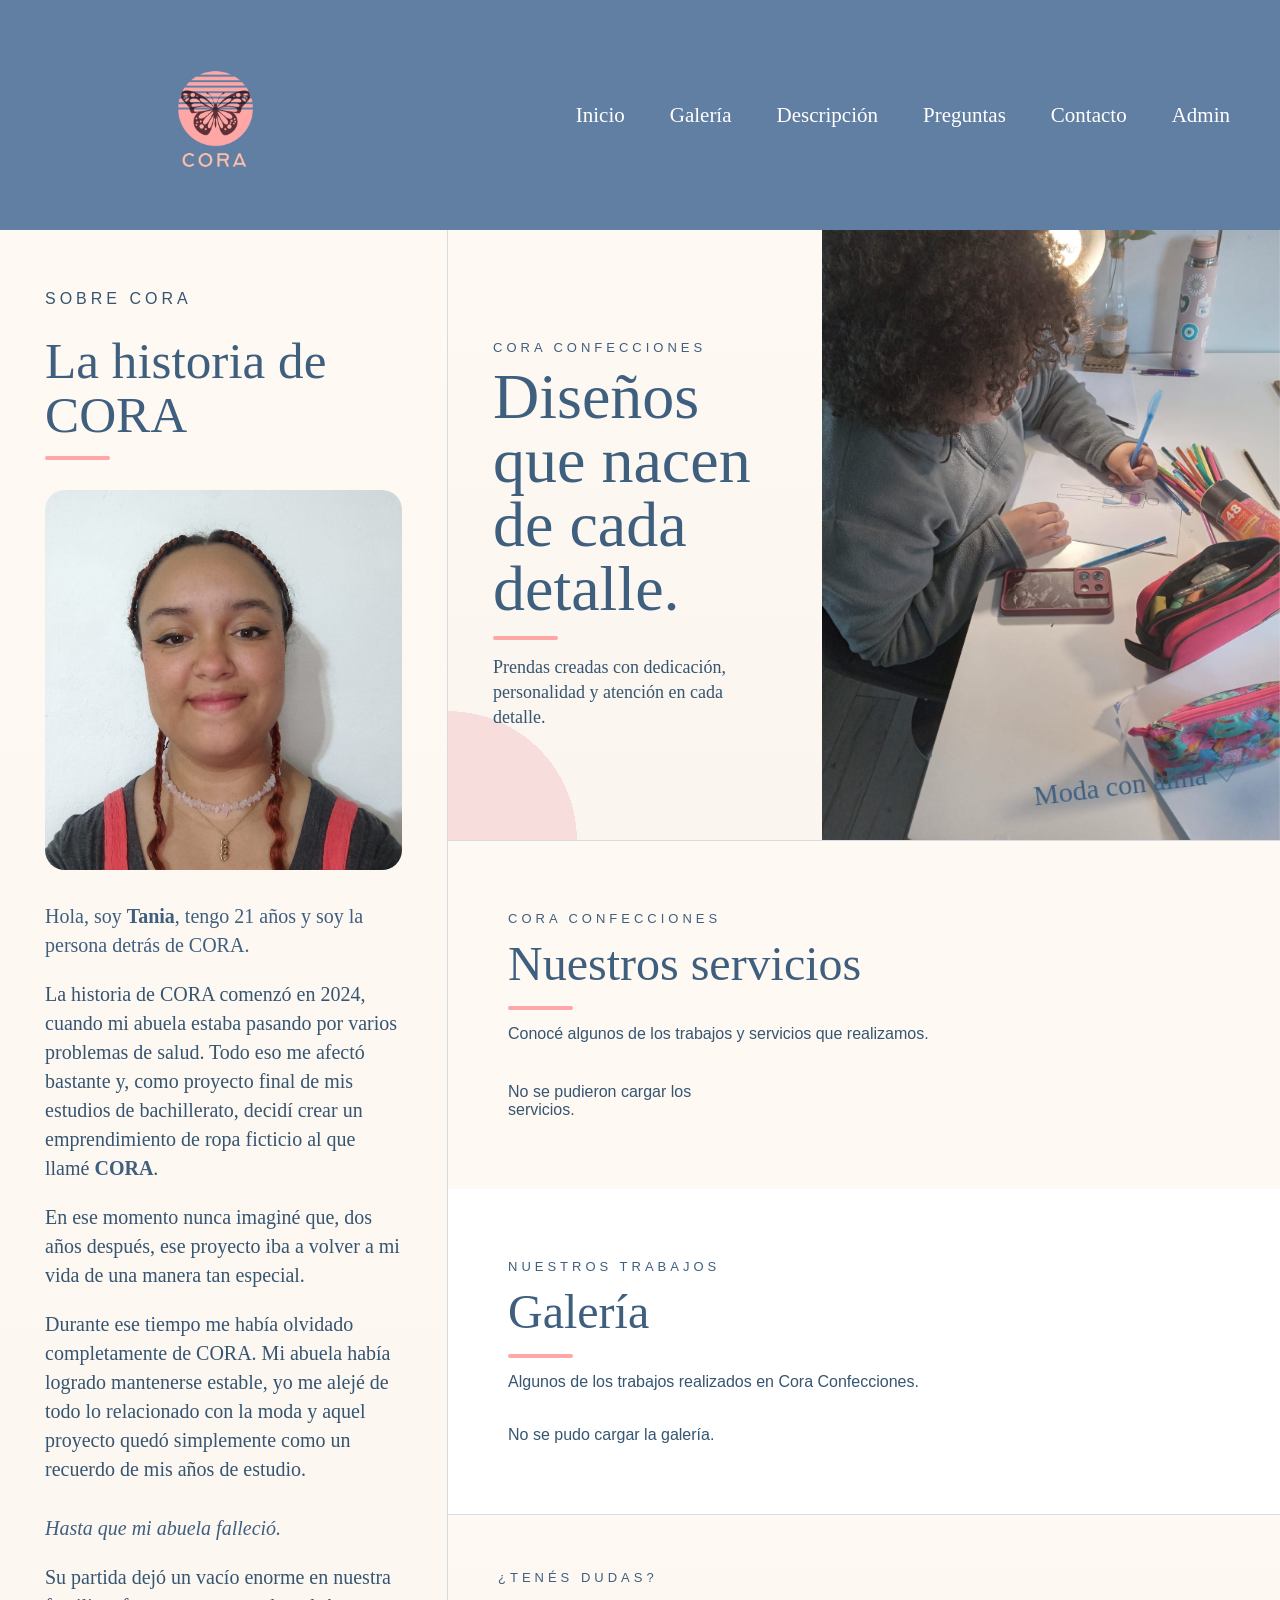
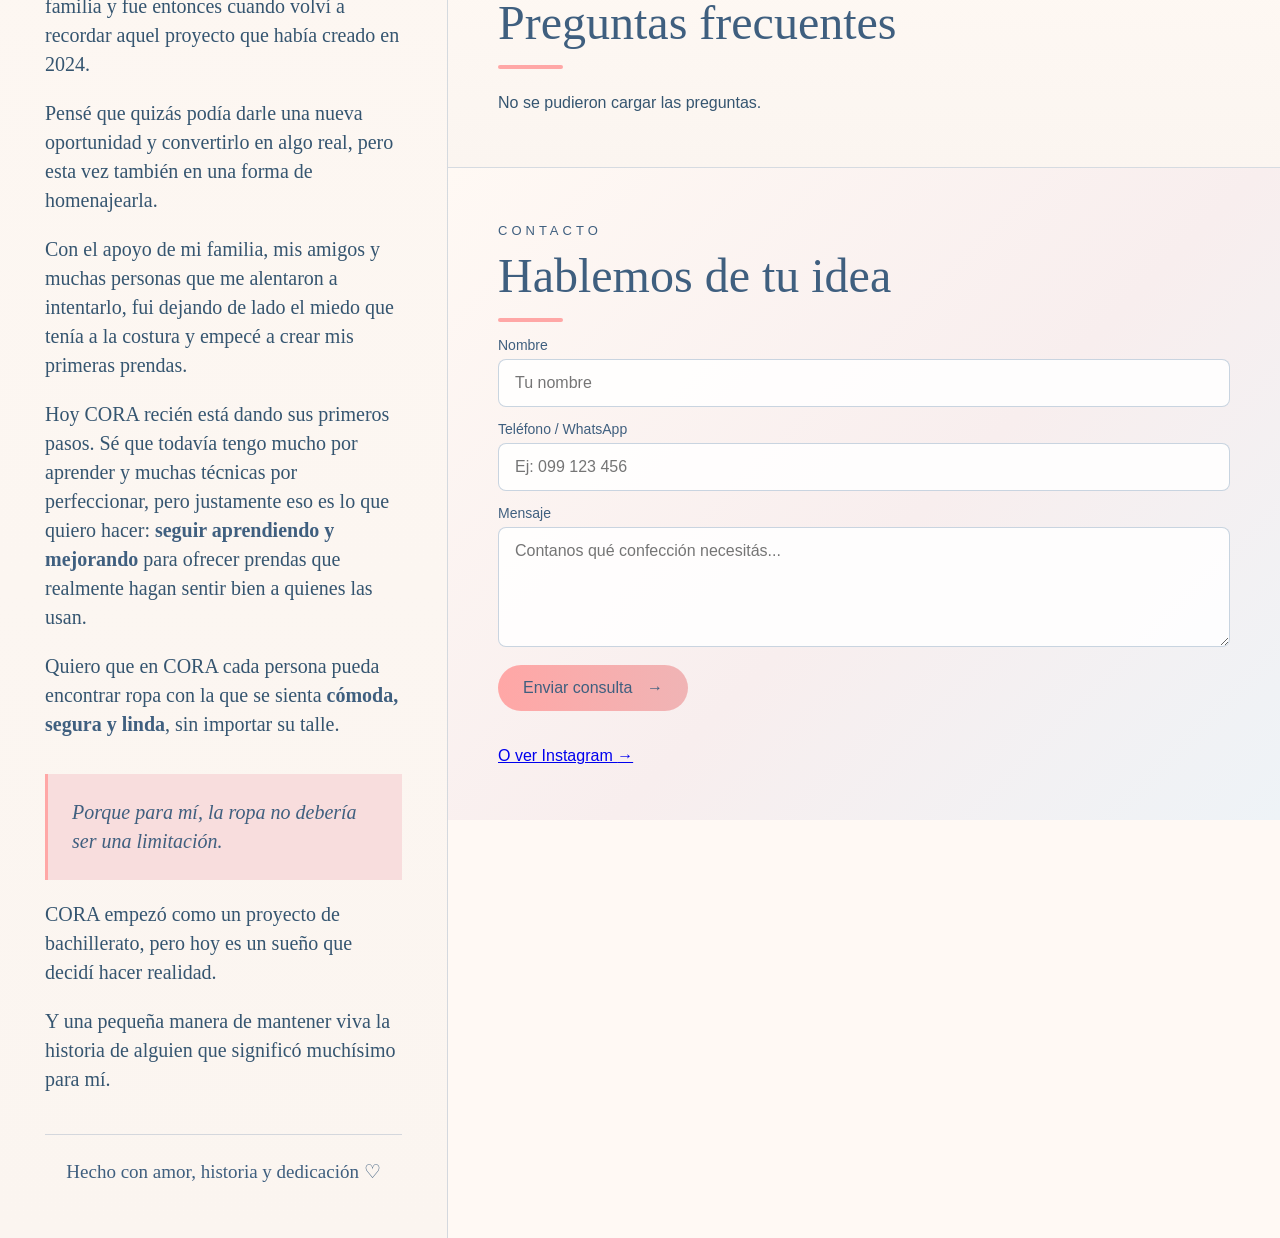
==== commit b9855653: "Excluir archivos de publicacion" ====
--- a/wwwroot/index.html
+++ b/wwwroot/index.html
@@ -10,24 +10,133 @@
         content="width=device-width, initial-scale=1.0"
     >
 
+    <!-- =========================
+         SEO PRINCIPAL
+    ========================== -->
+
     <title>
-        Cora Confecciones | Confecciones de ropa en Uruguay
+        Cora Confecciones | Ropa a medida y confección en Uruguay
     </title>
 
     <meta
         name="description"
-        content="Cora Confecciones. Confección de prendas y trabajos textiles personalizados en Uruguay. Conocé nuestros trabajos y consultanos por tu confección."
+        content="Cora Confecciones crea ropa a medida, prendas personalizadas y trabajos de confección en Uruguay. Diseños hechos con dedicación para cada persona."
     >
 
     <meta
         name="robots"
-        content="index, follow"
+        content="index, follow, max-image-preview:large"
+    >
+
+    <meta
+        name="author"
+        content="Cora Confecciones"
+    >
+
+    <meta
+        name="language"
+        content="es-UY"
     >
 
     <link
         rel="canonical"
-        href="https://www.TUDOMINIO.uy/"
-    >
+        href="https://confeccionescora.uy"
+    >
+
+
+    <!-- =========================
+         OPEN GRAPH
+         WhatsApp / Facebook
+    ========================== -->
+
+    <meta
+        property="og:title"
+        content="Cora Confecciones | Ropa a medida en Uruguay"
+    >
+
+    <meta
+        property="og:description"
+        content="Prendas personalizadas, ropa a medida y trabajos de confección realizados con dedicación en Uruguay."
+    >
+
+    <meta
+        property="og:type"
+        content="website"
+    >
+
+    <meta
+        property="og:url"
+        content="https://TU-DOMINIO.uy/"
+    >
+
+    <meta
+        property="og:image"
+        content="https://TU-DOMINIO.uy/img/ella-trabajo.jpeg"
+    >
+
+    <meta
+        property="og:locale"
+        content="es_UY"
+    >
+
+    <meta
+        property="og:site_name"
+        content="Cora Confecciones"
+    >
+
+
+    <!-- =========================
+         REDES SOCIALES
+    ========================== -->
+
+    <meta
+        name="twitter:card"
+        content="summary_large_image"
+    >
+
+    <meta
+        name="twitter:title"
+        content="Cora Confecciones | Ropa a medida en Uruguay"
+    >
+
+    <meta
+        name="twitter:description"
+        content="Ropa a medida, prendas personalizadas y confecciones hechas con dedicación."
+    >
+
+    <meta
+        name="twitter:image"
+        content="https://TU-DOMINIO.uy/img/ella-trabajo.jpeg"
+    >
+
+
+    <!-- =========================
+         DATOS ESTRUCTURADOS GOOGLE
+    ========================== -->
+
+    <script type="application/ld+json">
+    {
+        "@context": "https://schema.org",
+        "@type": "Organization",
+        "name": "Cora Confecciones",
+        "url": "https://TU-DOMINIO.uy/",
+        "logo": "https://TU-DOMINIO.uy/img/logocora.jpeg",
+        "image": "https://TU-DOMINIO.uy/img/ella-trabajo.jpeg",
+        "description": "Cora Confecciones crea ropa a medida, prendas personalizadas y trabajos de confección en Uruguay.",
+        "areaServed": {
+            "@type": "Country",
+            "name": "Uruguay"
+        },
+        "sameAs": [
+            "https://www.instagram.com/cora.confecciones/"
+        ]
+    }
+    </script>
+
+
+    <!-- =========================
+         CSS
+    ========================== -->
 
     <link
         rel="stylesheet"
@@ -35,7 +144,6 @@
     >
 
 </head>
-
 
 <body>
 
@@ -288,7 +396,7 @@
 
 
                     <img
-                        src="img/portada.jpg"
+                        src="img/ella-trabajo.jpeg"
                         alt="Cora Confecciones"
                     >
 
@@ -526,6 +634,20 @@
 
                 </div>
 
+                    <br> <br>
+
+                <a 
+    href="https://www.instagram.com/cora.confecciones?utm_source=ig_web_button_share_sheet&stkn=ZDNlZDc0MzIxNw=="
+    target="_blank"
+    rel="noopener noreferrer"
+    class="btn-instagram"
+>
+    O ver Instagram
+
+    <span>
+        →
+    </span>
+</a>
 
             </section>
 
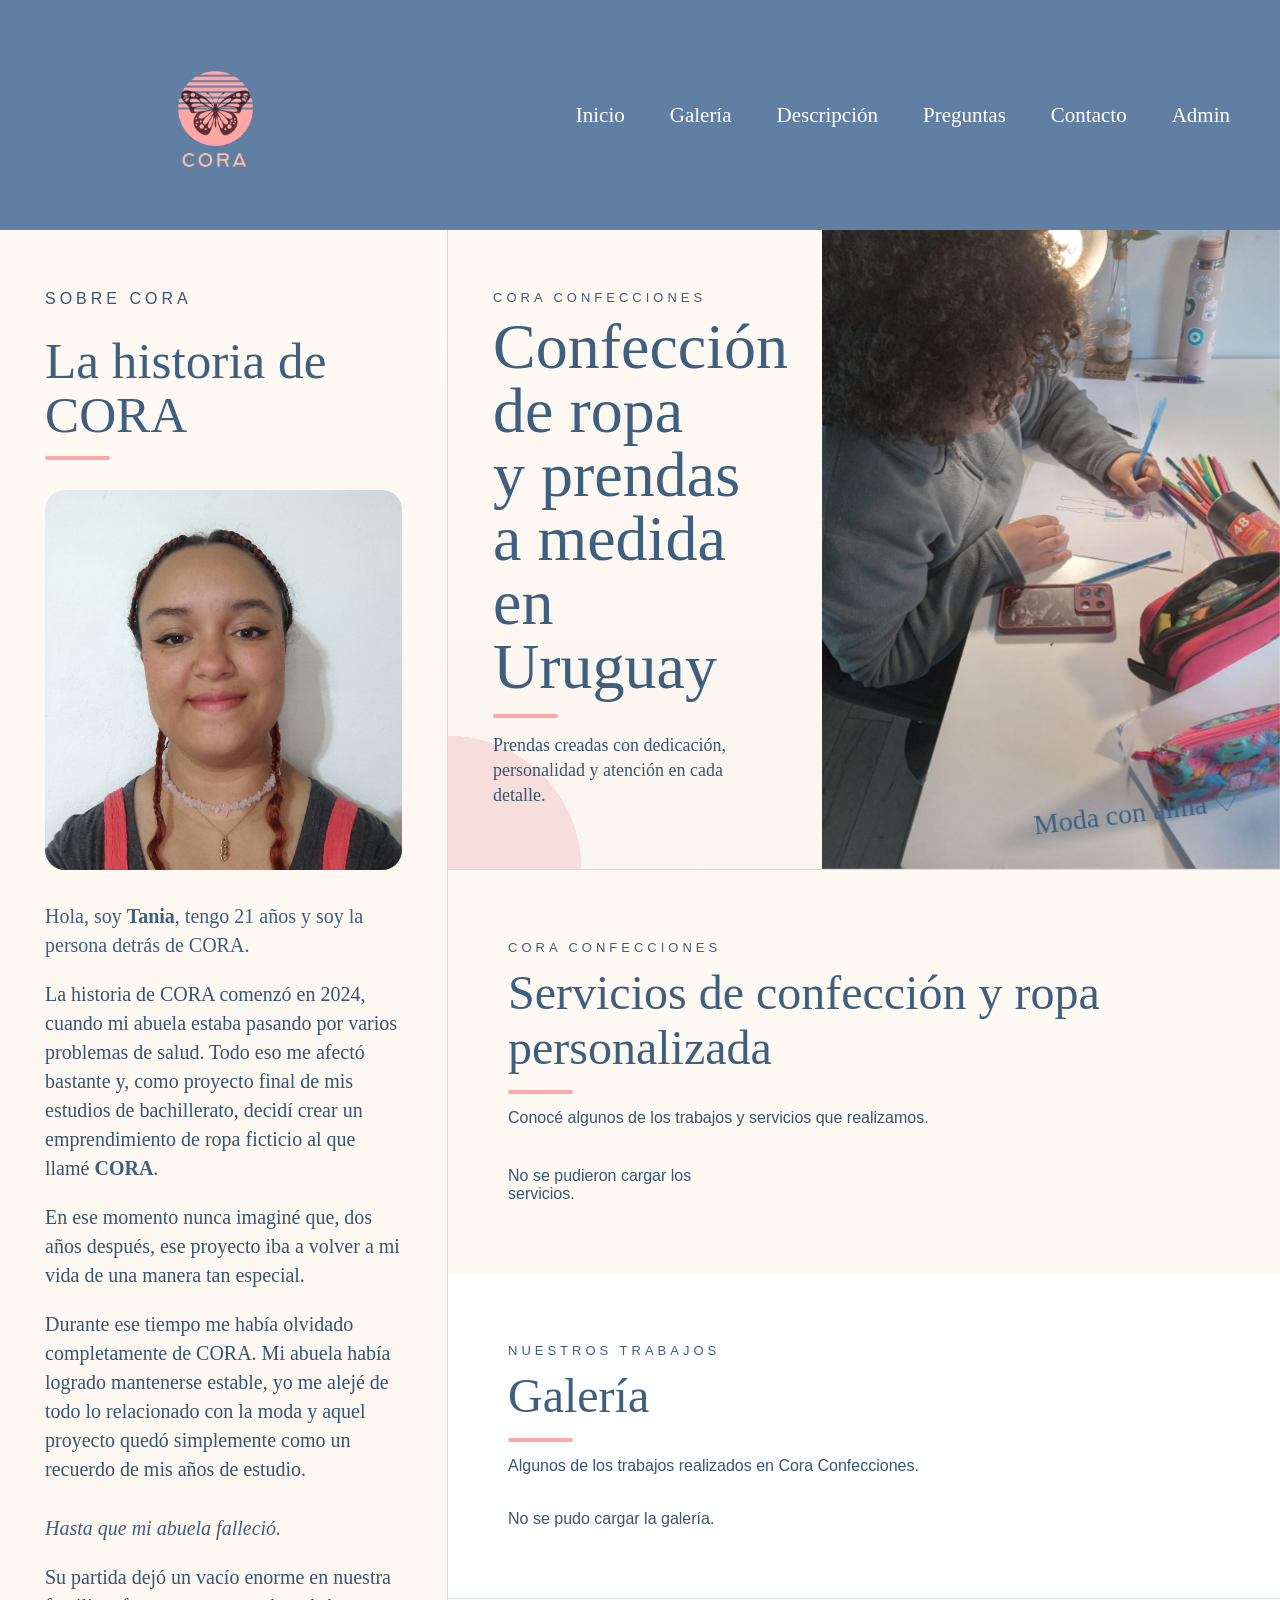
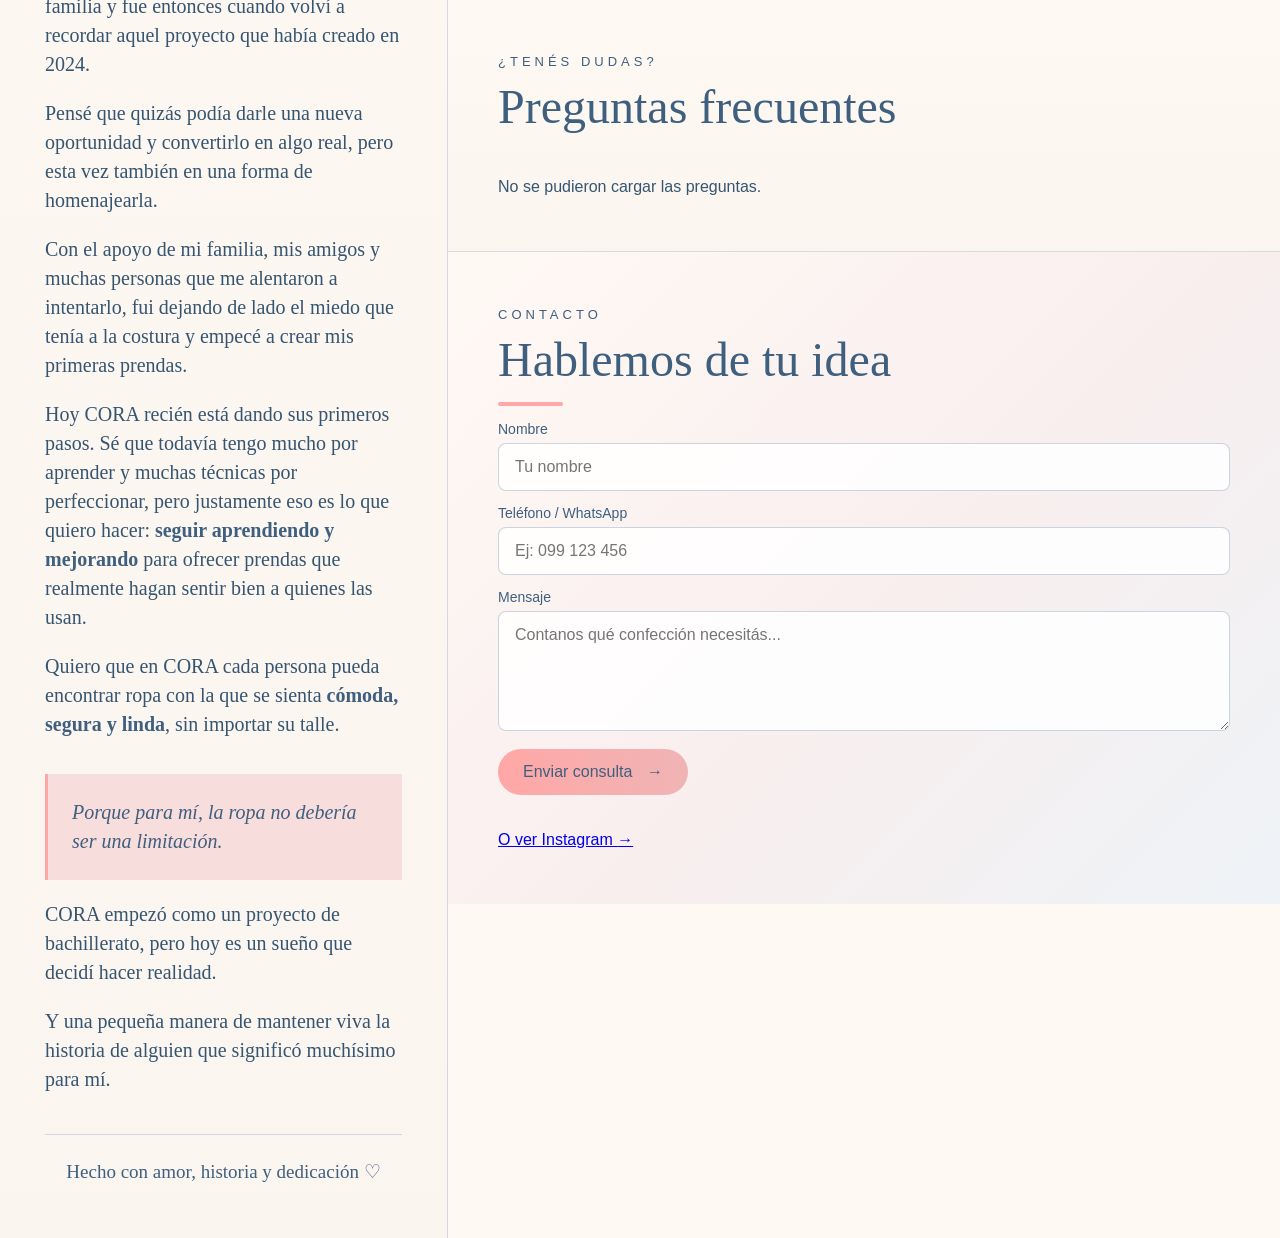
==== commit aee9f5a6: "Mejorar SEO de Cora Confecciones" ====
--- a/wwwroot/index.html
+++ b/wwwroot/index.html
@@ -66,12 +66,12 @@
 
     <meta
         property="og:url"
-        content="https://TU-DOMINIO.uy/"
+        content="https://confeccionescora.uy/"
     >
 
     <meta
         property="og:image"
-        content="https://TU-DOMINIO.uy/img/ella-trabajo.jpeg"
+        content="https://confeccionescora.uy/img/ella-trabajo.jpeg"
     >
 
     <meta
@@ -106,7 +106,7 @@
 
     <meta
         name="twitter:image"
-        content="https://TU-DOMINIO.uy/img/ella-trabajo.jpeg"
+        content="https://confeccionescora.uy/img/ella-trabajo.jpeg"
     >
 
 
@@ -119,9 +119,9 @@
         "@context": "https://schema.org",
         "@type": "Organization",
         "name": "Cora Confecciones",
-        "url": "https://TU-DOMINIO.uy/",
-        "logo": "https://TU-DOMINIO.uy/img/logocora.jpeg",
-        "image": "https://TU-DOMINIO.uy/img/ella-trabajo.jpeg",
+        "url": "https://confeccionescora.uy/",
+        "logo": "https://confeccionescora.uy/img/logocora.jpeg",
+        "image": "https://confeccionescora.uy/img/ella-trabajo.jpeg",
         "description": "Cora Confecciones crea ropa a medida, prendas personalizadas y trabajos de confección en Uruguay.",
         "areaServed": {
             "@type": "Country",
@@ -370,12 +370,12 @@
                     </p>
 
 
-                    <h1>
-                        Diseños que nacen
-                        <span>
-                            de cada detalle.
-                        </span>
-                    </h1>
+                  <h1>
+    Confección de ropa
+    <span>
+        y prendas a medida en Uruguay
+    </span>
+</h1>
 
 
                     <div class="linea"></div>
@@ -397,7 +397,7 @@
 
                     <img
                         src="img/ella-trabajo.jpeg"
-                        alt="Cora Confecciones"
+                       alt="Trabajo de confección de ropa de Cora Confecciones en Uruguay"
                     >
 
 
@@ -432,9 +432,8 @@
 
 
                     <h2>
-                        Nuestros servicios
-                    </h2>
-
+    Servicios de confección y ropa personalizada
+</h2>
 
                     <div class="linea"></div>
 
